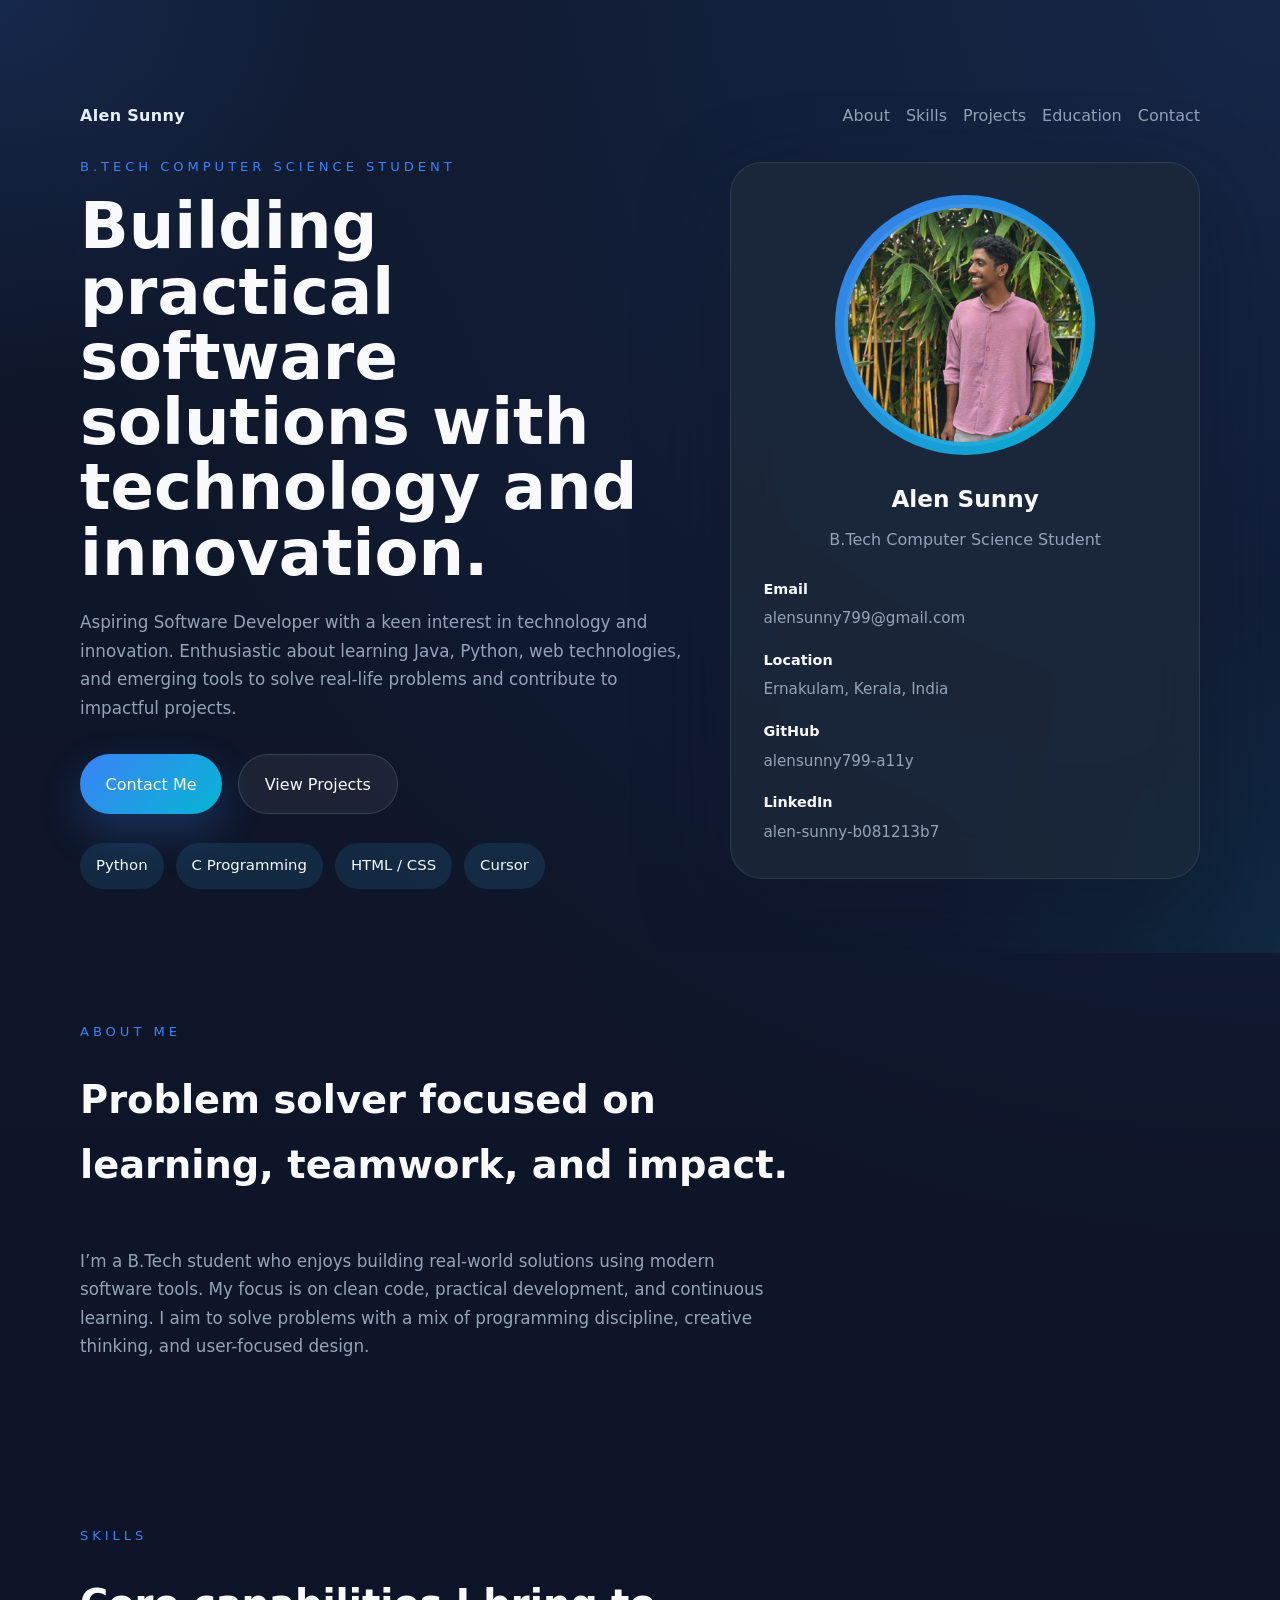
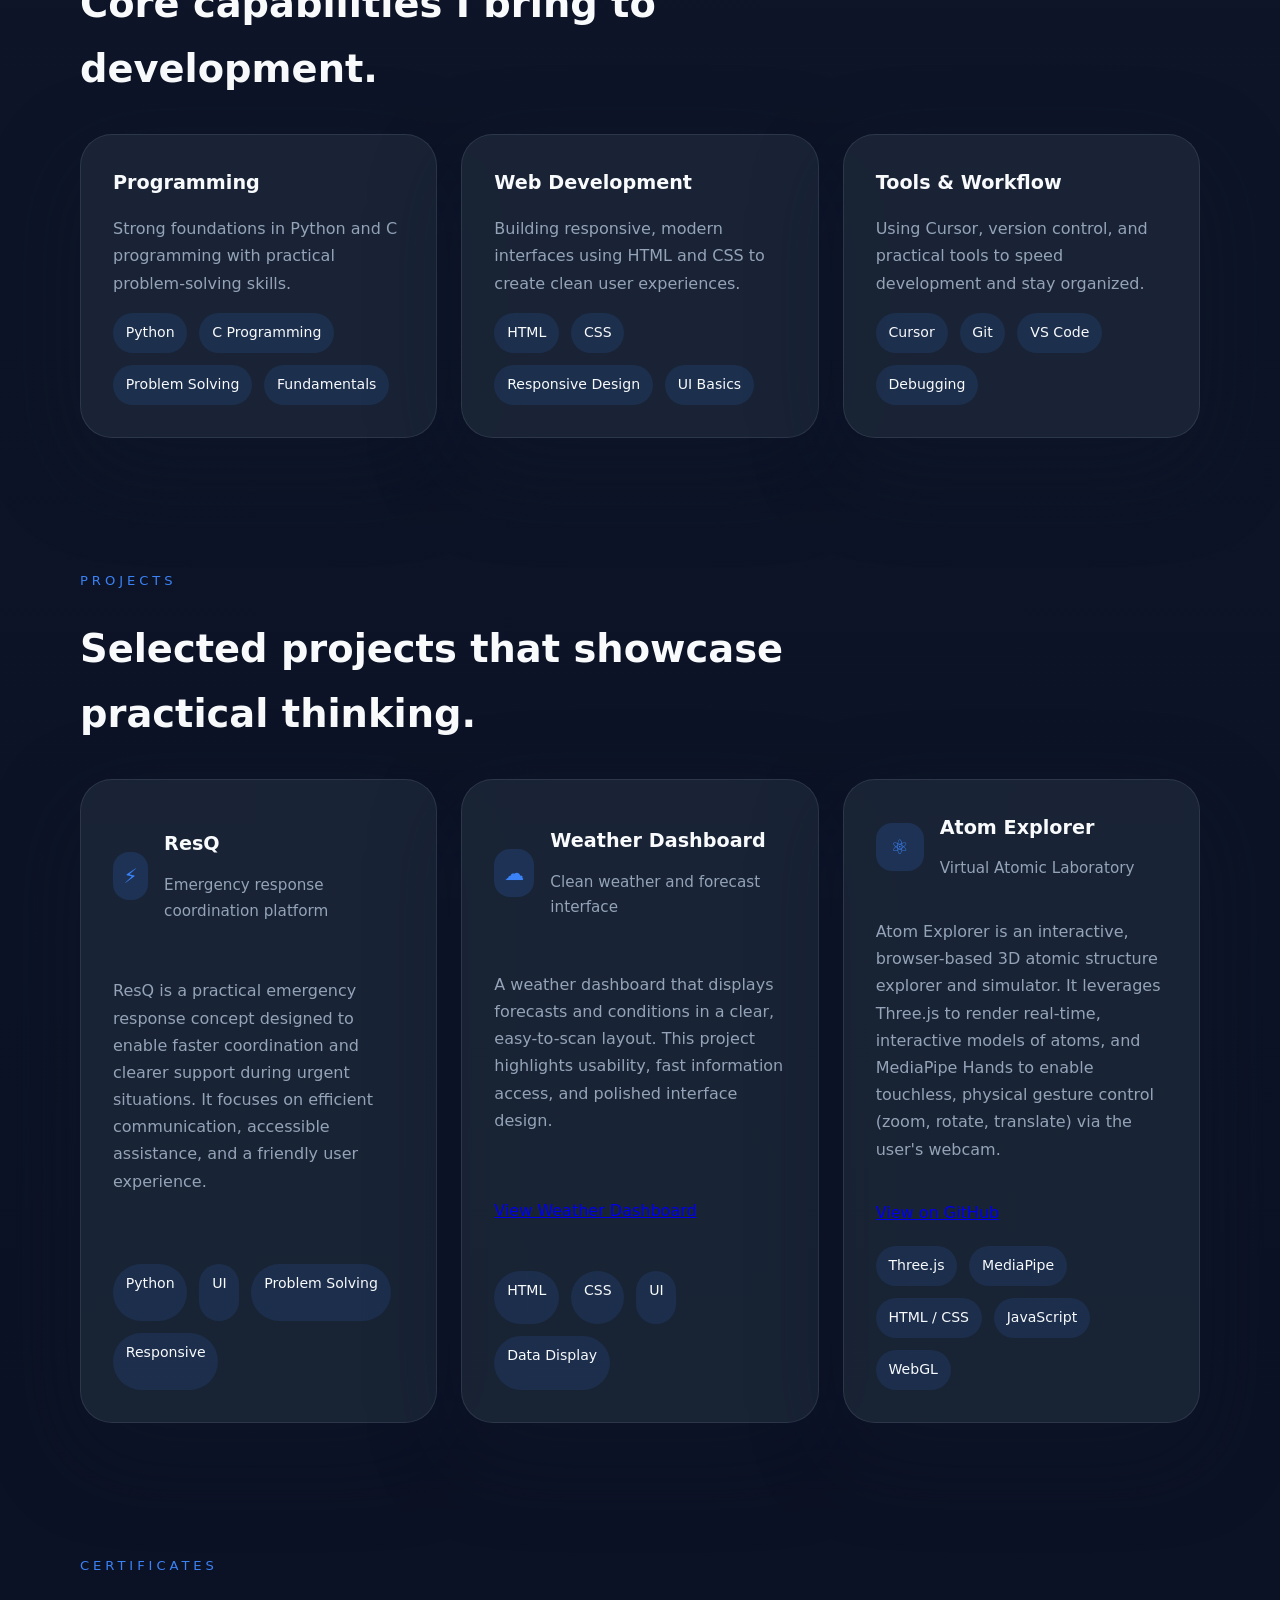
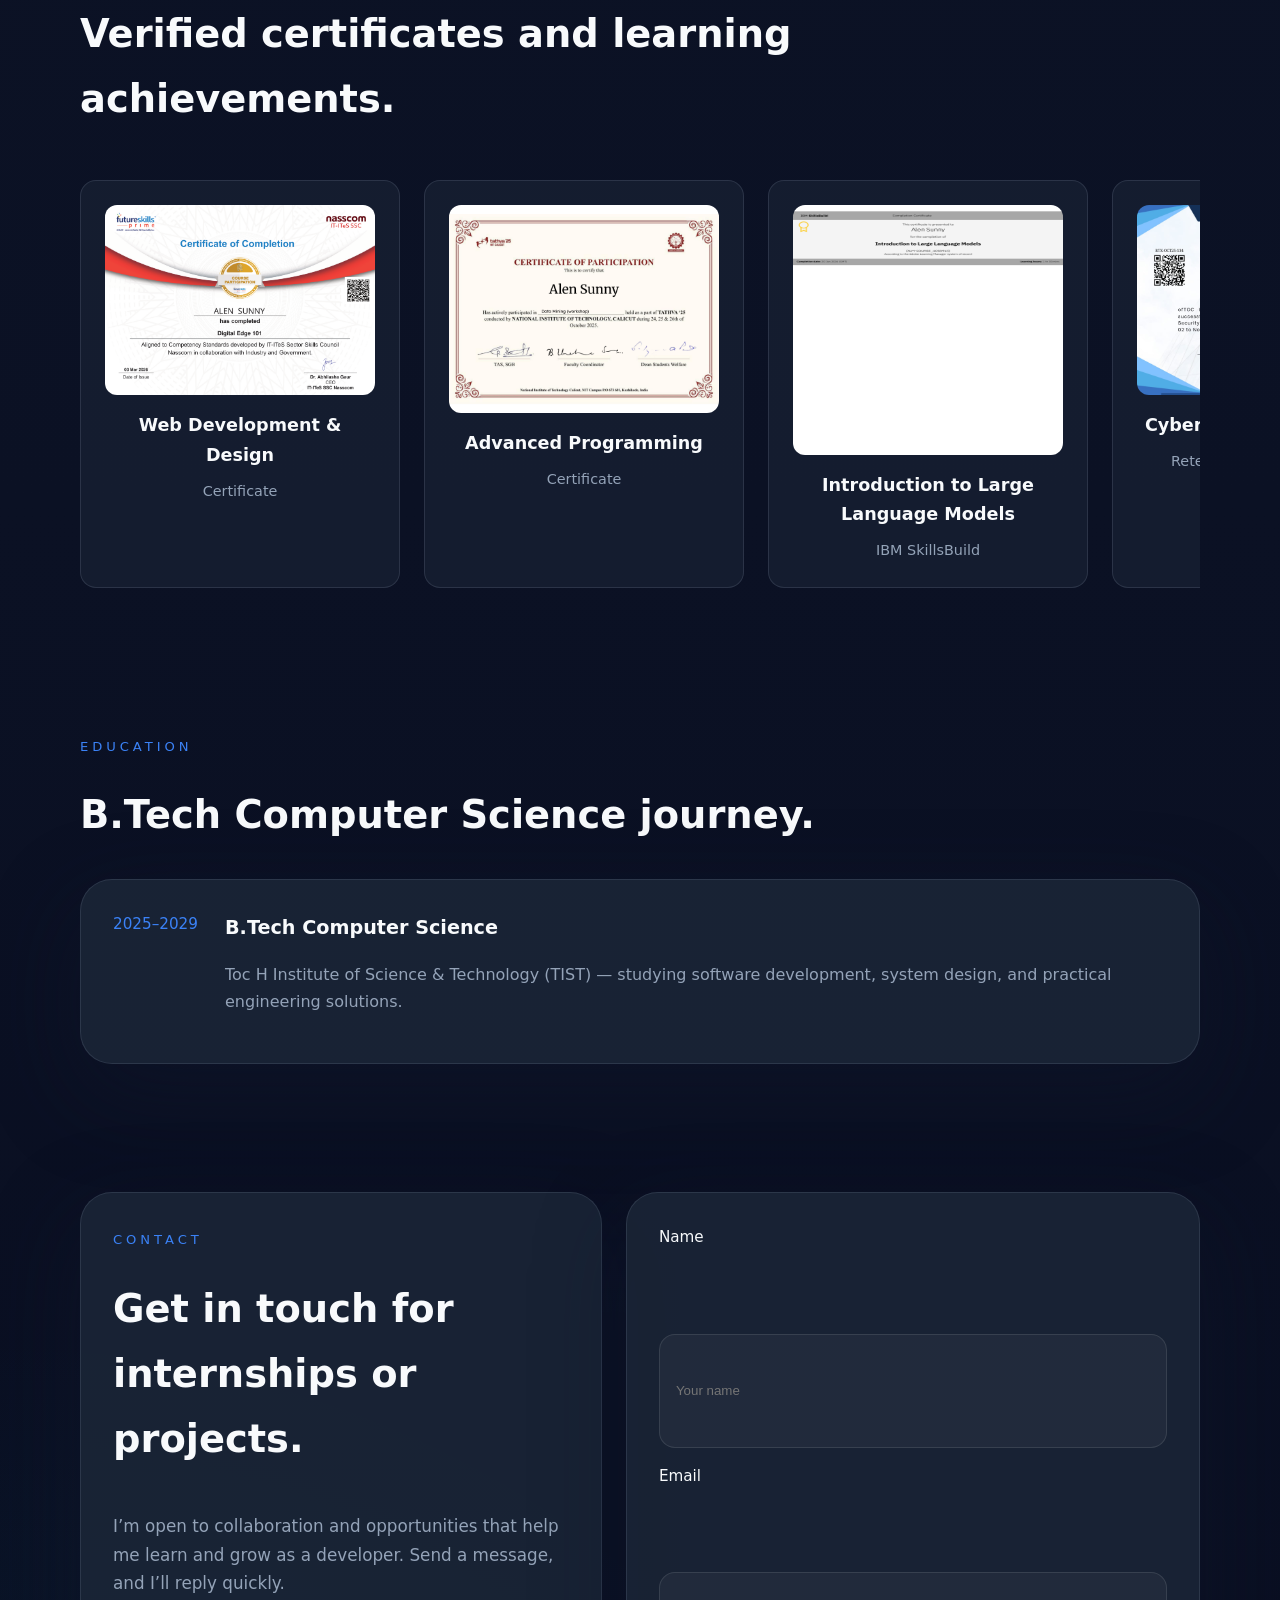
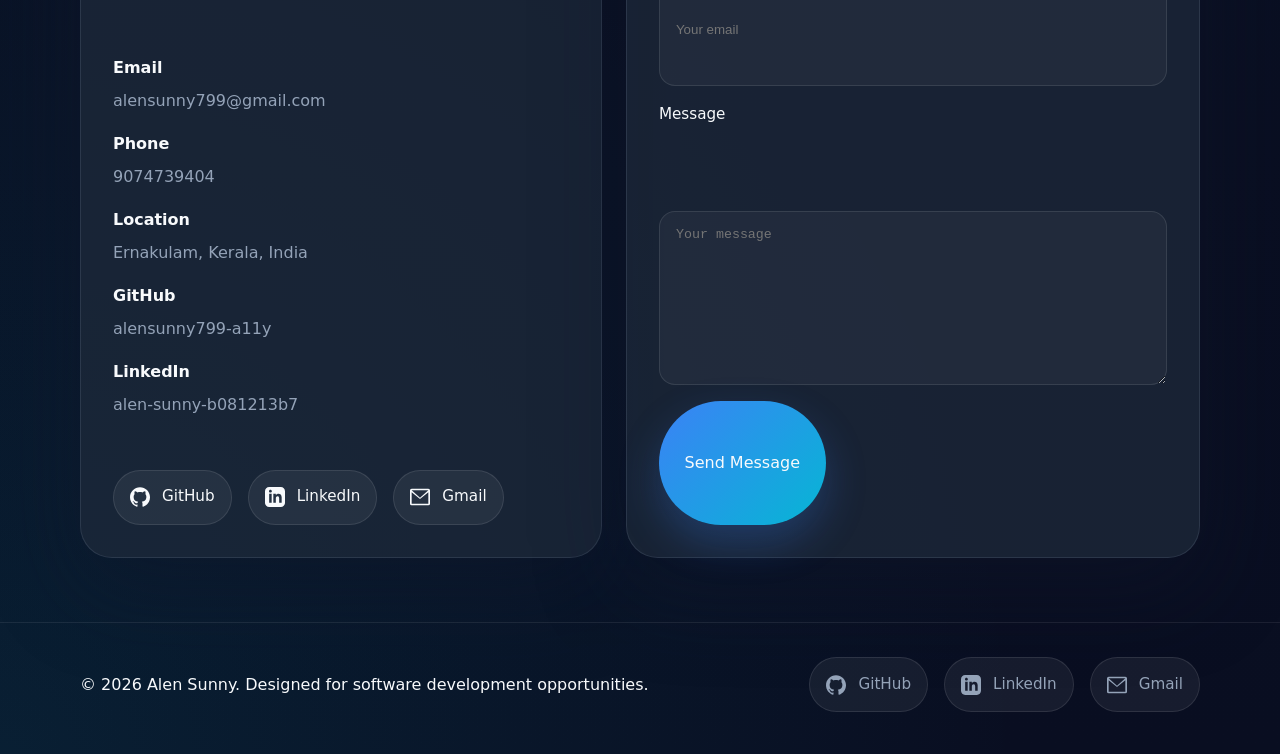
==== index.html @ 715592ca "Add GitHub link to Atom Explorer project card" ====
<!DOCTYPE html>
<html lang="en">
<head>
  <meta charset="UTF-8" />
  <meta name="viewport" content="width=device-width, initial-scale=1.0" />
  <meta name="description" content="Alen Sunny portfolio - B.Tech Computer Science student building real-world software solutions with Python, C, HTML/CSS, and AI tools." />
  <title>Alen Sunny | Professional Portfolio</title>
  <link rel="stylesheet" href="styles.css" />
</head>
<body>
  <header class="hero" id="top">
    <div class="container topbar">
      <a class="brand" href="#top">Alen Sunny</a>
      <nav class="nav-links" aria-label="Primary navigation">
        <a href="#about">About</a>
        <a href="#skills">Skills</a>
        <a href="#projects">Projects</a>
        <a href="#education">Education</a>
        <a href="#contact">Contact</a>
      </nav>
    </div>

    <div class="container hero-inner">
      <div class="hero-copy fade-up">
        <p class="eyebrow">B.Tech Computer Science Student</p>
        <h1>Building practical software solutions with technology and innovation.</h1>
        <p class="intro">
          Aspiring Software Developer with a keen interest in technology and innovation. Enthusiastic about learning Java, Python, web technologies, and emerging tools to solve real-life problems and contribute to impactful projects.
        </p>
        <div class="hero-actions">
          <a class="button primary" href="#contact">Contact Me</a>
          <a class="button secondary" href="#projects">View Projects</a>
        </div>
        <div class="highlights">
          <span>Python</span>
          <span>C Programming</span>
          <span>HTML / CSS</span>
          <span>Cursor</span>
        </div>
      </div>

      <aside class="profile-card glass-panel fade-up delay-1">
        <div class="profile-frame">
          <img src="profile.jpg" alt="Alen Sunny" />
        </div>
        <div class="profile-details">
          <p class="profile-name">Alen Sunny</p>
          <p class="profile-role">B.Tech Computer Science Student</p>
        </div>
        <div class="profile-meta">
          <div>
            <strong>Email</strong>
            <span>alensunny799@gmail.com</span>
          </div>
          <div>
            <strong>Location</strong>
            <span>Ernakulam, Kerala, India</span>
          </div>
          <div>
            <strong>GitHub</strong>
            <a href="https://github.com/alensunny799-a11y" target="_blank" rel="noreferrer">alensunny799-a11y</a>
          </div>
          <div>
            <strong>LinkedIn</strong>
            <a href="https://www.linkedin.com/in/alen-sunny-b081213b7" target="_blank" rel="noreferrer">alen-sunny-b081213b7</a>
          </div>
        </div>
      </aside>
    </div>
  </header>

  <main>
    <section id="about" class="section about-section fade-up delay-1">
      <div class="container section-inner">
        <div class="section-header">
          <p class="eyebrow">About Me</p>
          <h2>Problem solver focused on learning, teamwork, and impact.</h2>
        </div>
        <p class="section-copy">
          I’m a B.Tech student who enjoys building real-world solutions using modern software tools. My focus is on clean code, practical development, and continuous learning. I aim to solve problems with a mix of programming discipline, creative thinking, and user-focused design.
        </p>
      </div>
    </section>

    <section id="skills" class="section fade-up delay-2">
      <div class="container section-inner">
        <div class="section-header">
          <p class="eyebrow">Skills</p>
          <h2>Core capabilities I bring to development.</h2>
        </div>
        <div class="skill-grid">
          <article class="skill-card glass-panel">
            <h3>Programming</h3>
            <p>Strong foundations in Python and C programming with practical problem-solving skills.</p>
            <div class="skill-tags">
              <span>Python</span>
              <span>C Programming</span>
              <span>Problem Solving</span>
              <span>Fundamentals</span>
            </div>
          </article>
          <article class="skill-card glass-panel">
            <h3>Web Development</h3>
            <p>Building responsive, modern interfaces using HTML and CSS to create clean user experiences.</p>
            <div class="skill-tags">
              <span>HTML</span>
              <span>CSS</span>
              <span>Responsive Design</span>
              <span>UI Basics</span>
            </div>
          </article>
          <article class="skill-card glass-panel">
            <h3>Tools & Workflow</h3>
            <p>Using Cursor, version control, and practical tools to speed development and stay organized.</p>
            <div class="skill-tags">
              <span>Cursor</span>
              <span>Git</span>
              <span>VS Code</span>
              <span>Debugging</span>
            </div>
          </article>
        </div>
      </div>
    </section>

    <section id="projects" class="section projects-section fade-up delay-3">
      <div class="container section-inner">
        <div class="section-header">
          <p class="eyebrow">Projects</p>
          <h2>Selected projects that showcase practical thinking.</h2>
        </div>
        <div class="project-grid">
          <article class="project-card glass-panel">
            <div class="project-header">
              <div class="project-icon">⚡</div>
              <div>
                <h3>ResQ</h3>
                <p class="project-meta">Emergency response coordination platform</p>
              </div>
            </div>
            <p>
              ResQ is a practical emergency response concept designed to enable faster coordination and clearer support during urgent situations. It focuses on efficient communication, accessible assistance, and a friendly user experience.
            </p>
            <div class="project-tags">
              <span>Python</span>
              <span>UI</span>
              <span>Problem Solving</span>
              <span>Responsive</span>
            </div>
          </article>

          <article class="project-card glass-panel">
            <div class="project-header">
              <div class="project-icon">☁️</div>
              <div>
                <h3>Weather Dashboard</h3>
                <p class="project-meta">Clean weather and forecast interface</p>
              </div>
            </div>
            <p>
              A weather dashboard that displays forecasts and conditions in a clear, easy-to-scan layout. This project highlights usability, fast information access, and polished interface design.
            </p>
            <a class="project-link" href="https://weather-dashboard-jgl5.onrender.com/" target="_blank" rel="noreferrer">View Weather Dashboard</a>
            <div class="project-tags">
              <span>HTML</span>
              <span>CSS</span>
              <span>UI</span>
              <span>Data Display</span>
            </div>
          </article>

          <article class="project-card glass-panel">
            <div class="project-header">
              <div class="project-icon">⚛</div>
              <div>
                <h3>Atom Explorer</h3>
                <p class="project-meta">Virtual Atomic Laboratory</p>
              </div>
            </div>
            <p>
              Atom Explorer is an interactive, browser-based 3D atomic structure explorer and simulator. It leverages Three.js to render real-time, interactive models of atoms, and MediaPipe Hands to enable touchless, physical gesture control (zoom, rotate, translate) via the user's webcam.
            </p>
            <a class="project-link" href="https://github.com/severus-13/atom-explorer" target="_blank" rel="noreferrer">View on GitHub</a>
            <div class="project-tags">
              <span>Three.js</span>
              <span>MediaPipe</span>
              <span>HTML / CSS</span>
              <span>JavaScript</span>
              <span>WebGL</span>
            </div>
          </article>
        </div>
      </div>
    </section>

    <section id="certificates" class="section certificates-section fade-up delay-2">
      <div class="container section-inner">
        <div class="section-header">
          <p class="eyebrow">Certificates</p>
          <h2>Verified certificates and learning achievements.</h2>
        </div>
        <div class="certificate-carousel">
          <article class="cert-card">
            <img src="Certificate_page_1.png" alt="Web Development & Design" class="cert-image" onclick="window.open(this.src, '_blank')" style="cursor: pointer;" />
            <h3>Web Development & Design</h3>
            <p>Certificate</p>
          </article>
          <article class="cert-card">
            <img src="T-CERT-A1760B10_page_1.png" alt="Advanced Programming" class="cert-image" onclick="window.open(this.src, '_blank')" style="cursor: pointer;" />
            <h3>Advanced Programming</h3>
            <p>Certificate</p>
          </article>
          <article class="cert-card">
            <img src="IBM_LLM_Certificate_page_1.png" alt="Introduction to Large Language Models" class="cert-image" onclick="window.open(this.src, '_blank')" style="cursor: pointer;" />
            <h3>Introduction to Large Language Models</h3>
            <p>IBM SkillsBuild</p>
          </article>
          <article class="cert-card">
            <img src="WhatsApp Image 2026-06-11 at 12.05.39 PM.jpeg" alt="Cyber Security Internship" class="cert-image" onclick="window.open(this.src, '_blank')" style="cursor: pointer;" />
            <h3>Cyber Security Internship</h3>
            <p>Retechnox Technologies LLP</p>
          </article>
          <article class="cert-card">
            <img src="MathWorks_MATLAB_Certificate_page_1.png" alt="MATLAB Onramp" class="cert-image" onclick="window.open(this.src, '_blank')" style="cursor: pointer;" />
            <h3>MATLAB Onramp</h3>
            <p>MathWorks</p>
          </article>
        </div>
      </div>
    </section>

    <section id="education" class="section education-section fade-up delay-2">
      <div class="container section-inner">
        <div class="section-header">
          <p class="eyebrow">Education</p>
          <h2>B.Tech Computer Science journey.</h2>
        </div>
        <div class="timeline-card glass-panel">
          <div class="timeline-item">
            <span class="timeline-year">2025–2029</span>
            <div>
              <h3>B.Tech Computer Science</h3>
              <p>Toc H Institute of Science & Technology (TIST) — studying software development, system design, and practical engineering solutions.</p>
            </div>
          </div>
        </div>
      </div>
    </section>

    <section id="contact" class="section contact-section fade-up delay-3">
      <div class="container section-inner contact-inner">
        <div class="contact-info-panel glass-panel">
          <div class="section-header">
            <p class="eyebrow">Contact</p>
            <h2>Get in touch for internships or projects.</h2>
          </div>
          <p class="section-copy">
            I’m open to collaboration and opportunities that help me learn and grow as a developer. Send a message, and I’ll reply quickly.
          </p>
          <div class="contact-details">
            <div>
              <strong>Email</strong>
              <span>alensunny799@gmail.com</span>
            </div>
            <div>
              <strong>Phone</strong>
              <span>9074739404</span>
            </div>
            <div>
              <strong>Location</strong>
              <span>Ernakulam, Kerala, India</span>
            </div>
            <div>
              <strong>GitHub</strong>
              <a href="https://github.com/alensunny799-a11y" target="_blank" rel="noreferrer">alensunny799-a11y</a>
            </div>
            <div>
              <strong>LinkedIn</strong>
              <a href="https://www.linkedin.com/in/alen-sunny-b081213b7" target="_blank" rel="noreferrer">alen-sunny-b081213b7</a>
            </div>
          </div>
          <div class="social-icon-row">
            <a class="icon-link" href="https://github.com/alensunny799-a11y" target="_blank" rel="noreferrer" aria-label="Visit my GitHub profile">
              <svg width="20" height="20" viewBox="0 0 24 24" fill="currentColor" aria-hidden="true">
                <path d="M12 0.297c-6.63 0-12 5.373-12 12 0 5.303 3.438 9.8 8.205 11.387.6.113.82-.258.82-.577 0-.285-.01-1.04-.015-2.04-3.338.724-4.042-1.61-4.042-1.61-.546-1.387-1.333-1.756-1.333-1.756-1.089-.744.084-.729.084-.729 1.205.084 1.84 1.236 1.84 1.236 1.07 1.834 2.809 1.304 3.495.997.108-.775.418-1.305.76-1.605-2.665-.304-5.466-1.332-5.466-5.932 0-1.31.468-2.381 1.235-3.221-.124-.303-.535-1.524.117-3.176 0 0 1.008-.322 3.3 1.23.958-.266 1.983-.399 3.003-.404 1.02.005 2.045.138 3.003.404 2.29-1.552 3.297-1.23 3.297-1.23.653 1.653.242 2.874.118 3.176.77.84 1.233 1.911 1.233 3.221 0 4.61-2.804 5.625-5.476 5.921.43.372.814 1.102.814 2.222 0 1.606-.014 2.898-.014 3.293 0 .32.218.694.825.576 4.765-1.589 8.2-6.084 8.2-11.386 0-6.627-5.373-12-12-12z" />
              </svg>
              <span>GitHub</span>
            </a>
            <a class="icon-link" href="https://www.linkedin.com/in/alen-sunny-b081213b7" target="_blank" rel="noreferrer" aria-label="Visit my LinkedIn profile">
              <svg width="20" height="20" viewBox="0 0 24 24" fill="currentColor" aria-hidden="true">
                <path d="M19 0h-14c-2.761 0-5 2.239-5 5v14c0 2.761 2.239 5 5 5h14c2.762 0 5-2.239 5-5v-14c0-2.761-2.238-5-5-5zm-11 19h-3v-11h3v11zm-1.5-12.268c-.966 0-1.75-.79-1.75-1.764s.784-1.764 1.75-1.764 1.75.79 1.75 1.764-.783 1.764-1.75 1.764zm13.5 12.268h-3v-5.604c0-3.368-4-3.113-4 0v5.604h-3v-11h3v1.765c1.396-2.586 7-2.777 7 2.476v6.759z" />
              </svg>
              <span>LinkedIn</span>
            </a>
            <a class="icon-link" href="mailto:alensunny799@gmail.com" aria-label="Send an email to Alen Sunny">
              <svg width="20" height="20" viewBox="0 0 24 24" fill="currentColor" aria-hidden="true">
                <path d="M0 4a2 2 0 0 1 2-2h20a2 2 0 0 1 2 2v16a2 2 0 0 1-2 2H2a2 2 0 0 1-2-2V4zm22 0H2v.01L12 13 22 4.01V4zM2 20h20V6.236l-10 8.195-10-8.195V20z" />
              </svg>
              <span>Gmail</span>
            </a>
          </div>
        </div>

        <form class="contact-form glass-panel" action="mailto:alensunny799@gmail.com" method="post" enctype="text/plain">
          <label for="name">Name</label>
          <input id="name" name="name" type="text" placeholder="Your name" required />
          <label for="email">Email</label>
          <input id="email" name="email" type="email" placeholder="Your email" required />
          <label for="message">Message</label>
          <textarea id="message" name="message" rows="5" placeholder="Your message"></textarea>
          <button class="button primary" type="submit">Send Message</button>
        </form>
      </div>
    </section>
  </main>

  <footer class="footer fade-up delay-1">
    <div class="container footer-inner">
      <p>© 2026 Alen Sunny. Designed for software development opportunities.</p>
      <div class="social-links">
        <a class="icon-link" href="https://github.com/alensunny799-a11y" target="_blank" rel="noreferrer" aria-label="Visit my GitHub profile">
          <svg width="20" height="20" viewBox="0 0 24 24" fill="currentColor" aria-hidden="true">
            <path d="M12 0.297c-6.63 0-12 5.373-12 12 0 5.303 3.438 9.8 8.205 11.387.6.113.82-.258.82-.577 0-.285-.01-1.04-.015-2.04-3.338.724-4.042-1.61-4.042-1.61-.546-1.387-1.333-1.756-1.333-1.756-1.089-.744.084-.729.084-.729 1.205.084 1.84 1.236 1.84 1.236 1.07 1.834 2.809 1.304 3.495.997.108-.775.418-1.305.76-1.605-2.665-.304-5.466-1.332-5.466-5.932 0-1.31.468-2.381 1.235-3.221-.124-.303-.535-1.524.117-3.176 0 0 1.008-.322 3.3 1.23.958-.266 1.983-.399 3.003-.404 1.02.005 2.045.138 3.003.404 2.29-1.552 3.297-1.23 3.297-1.23.653 1.653.242 2.874.118 3.176.77.84 1.233 1.911 1.233 3.221 0 4.61-2.804 5.625-5.476 5.921.43.372.814 1.102.814 2.222 0 1.606-.014 2.898-.014 3.293 0 .32.218.694.825.576 4.765-1.589 8.2-6.084 8.2-11.386 0-6.627-5.373-12-12-12z" />
          </svg>
          <span>GitHub</span>
        </a>
        <a class="icon-link" href="https://www.linkedin.com/in/alen-sunny-b081213b7" target="_blank" rel="noreferrer" aria-label="Visit my LinkedIn profile">
          <svg width="20" height="20" viewBox="0 0 24 24" fill="currentColor" aria-hidden="true">
            <path d="M19 0h-14c-2.761 0-5 2.239-5 5v14c0 2.761 2.239 5 5 5h14c2.762 0 5-2.239 5-5v-14c0-2.761-2.238-5-5-5zm-11 19h-3v-11h3v11zm-1.5-12.268c-.966 0-1.75-.79-1.75-1.764s.784-1.764 1.75-1.764 1.75.79 1.75 1.764-.783 1.764-1.75 1.764zm13.5 12.268h-3v-5.604c0-3.368-4-3.113-4 0v5.604h-3v-11h3v1.765c1.396-2.586 7-2.777 7 2.476v6.759z" />
          </svg>
          <span>LinkedIn</span>
        </a>
        <a class="icon-link" href="mailto:alensunny799@gmail.com" aria-label="Send an email to Alen Sunny">
          <svg width="20" height="20" viewBox="0 0 24 24" fill="currentColor" aria-hidden="true">
            <path d="M0 4a2 2 0 0 1 2-2h20a2 2 0 0 1 2 2v16a2 2 0 0 1-2 2H2a2 2 0 0 1-2-2V4zm22 0H2v.01L12 13 22 4.01V4zM2 20h20V6.236l-10 8.195-10-8.195V20z" />
          </svg>
          <span>Gmail</span>
        </a>
      </div>
    </div>
  </footer>
</body>
</html>
---- styles.css ----
:root {
  --bg: #0F172A;
  --surface: rgba(30, 41, 59, 0.88);
  --surface-strong: rgba(30, 41, 59, 0.96);
  --surface-soft: rgba(30, 41, 59, 0.72);
  --text: #F8FAFC;
  --muted: #94A3B8;
  --accent: #3B82F6;
  --accent-strong: #06B6D4;
  --accent-soft: rgba(59, 130, 246, 0.18);
  --border: rgba(148, 163, 184, 0.18);
  --shadow: 0 30px 90px rgba(15, 23, 42, 0.45);
}

* {
  box-sizing: border-box;
}

html {
  scroll-behavior: smooth;
}

body {
  margin: 0;
  min-height: 100vh;
  font-family: Inter, system-ui, -apple-system, BlinkMacSystemFont, 'Segoe UI', sans-serif;
  color: var(--text);
  background: radial-gradient(circle at top right, rgba(59, 130, 246, 0.14), transparent 22%),
    radial-gradient(circle at bottom left, rgba(6, 182, 212, 0.1), transparent 18%),
    linear-gradient(180deg, #0F172A 0%, #090E21 100%);
  line-height: 1.7;
}

img {
  max-width: 100%;
  display: block;
}

button,
a {
  font: inherit;
}

.container {
  width: min(1120px, calc(100% - 2rem));
  margin: 0 auto;
}

.topbar {
  display: flex;
  justify-content: space-between;
  align-items: center;
  padding: 1.4rem 0;
}

.brand {
  color: var(--text);
  font-weight: 700;
  letter-spacing: 0.02em;
  text-decoration: none;
}

.nav-links {
  display: flex;
  flex-wrap: wrap;
  gap: 1rem;
}

.nav-links a {
  color: var(--muted);
  text-decoration: none;
  transition: color 0.2s ease;
}

.nav-links a:hover,
.nav-links a:focus-visible {
  color: var(--accent);
}

.hero {
  padding: 5rem 0 4rem;
  position: relative;
  overflow: hidden;
}

.hero::before {
  content: '';
  position: absolute;
  inset: 0;
  background: radial-gradient(circle at top left, rgba(59, 130, 246, 0.16), transparent 24%),
    radial-gradient(circle at bottom right, rgba(6, 182, 212, 0.1), transparent 22%);
  pointer-events: none;
}

.hero-inner {
  display: grid;
  grid-template-columns: minmax(0, 1.3fr) minmax(280px, 1fr);
  gap: 2.5rem;
  align-items: center;
  position: relative;
  z-index: 1;
}

.hero-copy {
  max-width: 720px;
}

.eyebrow {
  margin: 0 0 1rem;
  display: inline-flex;
  align-items: center;
  color: var(--accent);
  letter-spacing: 0.3em;
  text-transform: uppercase;
  font-size: 0.82rem;
}

h1 {
  margin: 0 0 1.4rem;
  font-size: clamp(2.8rem, 5vw, 4.5rem);
  line-height: 1.02;
}

.intro,
.section-copy {
  color: var(--muted);
  max-width: 44rem;
  margin-bottom: 2rem;
  font-size: 1.05rem;
}

.hero-actions {
  display: flex;
  flex-wrap: wrap;
  gap: 1rem;
  margin-bottom: 1.8rem;
}

.highlights {
  display: flex;
  flex-wrap: wrap;
  gap: 0.75rem;
}

.highlights span {
  background: rgba(56, 189, 248, 0.12);
  color: var(--text);
  padding: 0.65rem 1rem;
  border-radius: 999px;
  font-size: 0.93rem;
}

.button {
  display: inline-flex;
  align-items: center;
  justify-content: center;
  gap: 0.5rem;
  padding: 0.95rem 1.6rem;
  border-radius: 999px;
  text-decoration: none;
  cursor: pointer;
  transition: transform 0.2s ease, background 0.2s ease, box-shadow 0.2s ease;
}

.button.primary {
  background: linear-gradient(135deg, #3B82F6, #06B6D4);
  color: #F8FAFC;
  box-shadow: 0 18px 40px rgba(59, 130, 246, 0.25);
}

.button.secondary {
  background: rgba(248, 250, 252, 0.06);
  color: var(--text);
  border: 1px solid rgba(148, 163, 184, 0.22);
}

.button:hover,
.button:focus-visible {
  transform: translateY(-1px);
}

.button.primary:hover {
  background: linear-gradient(135deg, #06B6D4, #3B82F6);
}

.section {
  padding: 4rem 0;
}

.section-inner {
  display: grid;
  gap: 2rem;
}

.section-header {
  max-width: 760px;
}

.section-header h2 {
  margin: 0.5rem 0 0;
  font-size: clamp(2rem, 3vw, 3rem);
}

.glass-panel {
  background: rgba(30, 41, 59, 0.76);
  border: 1px solid rgba(148, 163, 184, 0.16);
  border-radius: 2rem;
  box-shadow: var(--shadow);
  backdrop-filter: blur(22px);
}

.profile-card {
  padding: 2rem;
}

.profile-frame {
  width: min(260px, 100%);
  aspect-ratio: 1 / 1;
  margin: 0 auto 1.5rem;
  padding: 0.55rem;
  border-radius: 50%;
  background: linear-gradient(135deg, rgba(59, 130, 246, 0.95), rgba(6, 182, 212, 0.95));
}

.profile-frame img {
  width: 100%;
  height: 100%;
  object-fit: cover;
  border-radius: 50%;
  border: 4px solid rgba(255, 255, 255, 0.08);
}

.profile-details {
  text-align: center;
  margin-bottom: 1.5rem;
}

.profile-name {
  margin: 0 0 0.45rem;
  font-size: 1.45rem;
  font-weight: 700;
}

.profile-role {
  margin: 0;
  color: var(--muted);
}

.profile-meta {
  display: grid;
  gap: 1rem;
}

.profile-meta div {
  display: flex;
  flex-direction: column;
  gap: 0.3rem;
}

.profile-meta strong {
  font-size: 0.9rem;
  color: var(--text);
}

.profile-meta span,
.profile-meta a {
  color: var(--muted);
  font-size: 0.95rem;
  text-decoration: none;
}

.profile-meta a:hover,
.profile-meta a:focus-visible {
  color: var(--accent);
}

.skill-grid,
.project-grid,
.journey-grid,
.contact-inner {
  display: grid;
  gap: 1.5rem;
}

.skill-grid {
  grid-template-columns: repeat(auto-fit, minmax(220px, 1fr));
}

.skill-card,
.project-card,
.timeline-card,
.journey-card,
.contact-info-panel,
.contact-form {
  padding: 2rem;
}

.skill-card h3,
.project-card h3,
.timeline-card h3,
.journey-card h3 {
  margin: 0 0 0.75rem;
  font-size: 1.2rem;
}

.skill-card p,
.project-card p,
.timeline-card p,
.journey-card p,
.section-copy,
.profile-role {
  color: var(--muted);
}

.project-grid {
  grid-template-columns: repeat(auto-fit, minmax(280px, 1fr));
}

.project-card {
  display: grid;
  gap: 1.25rem;
}

.project-header {
  display: flex;
  align-items: center;
  gap: 1rem;
}

.project-icon {
  width: 3rem;
  height: 3rem;
  display: grid;
  place-items: center;
  border-radius: 1rem;
  background: rgba(59, 130, 246, 0.16);
  color: var(--accent);
  font-size: 1.25rem;
}

.project-meta {
  margin: 0.35rem 0 0;
  font-size: 0.95rem;
  color: var(--muted);
}

.project-tags,
.skill-tags {
  display: flex;
  flex-wrap: wrap;
  gap: 0.75rem;
}

.project-tags span,
.skill-tags span {
  background: rgba(59, 130, 246, 0.12);
  color: var(--text);
  padding: 0.5rem 0.8rem;
  border-radius: 999px;
  font-size: 0.88rem;
}

.timeline-card {
  display: grid;
}

.timeline-item {
  display: flex;
  gap: 1.5rem;
  align-items: flex-start;
}

.timeline-year {
  font-size: 0.95rem;
  color: var(--accent);
  min-width: 5.5rem;
}

.journey-grid {
  grid-template-columns: repeat(auto-fit, minmax(240px, 1fr));
}

.journey-card {
  min-height: 220px;
}

.contact-inner {
  grid-template-columns: minmax(280px, 1fr) minmax(320px, 1.1fr);
}

.contact-info-panel {
  display: grid;
  gap: 1.5rem;
}

.contact-details {
  display: grid;
  gap: 1rem;
}

.contact-details strong {
  display: block;
  color: var(--text);
  margin-bottom: 0.35rem;
}

.contact-details span,
.contact-details a {
  color: var(--muted);
  text-decoration: none;
}

.contact-details a:hover,
.contact-details a:focus-visible {
  color: var(--accent);
}

.contact-form {
  display: grid;
  gap: 1rem;
}

.contact-form label {
  color: var(--text);
  font-size: 0.95rem;
}

.contact-form input,
.contact-form textarea {
  width: 100%;
  border: 1px solid rgba(255, 255, 255, 0.1);
  border-radius: 1rem;
  background: rgba(255, 255, 255, 0.04);
  color: var(--text);
  padding: 0.95rem 1rem;
  outline: none;
  transition: border-color 0.2s ease, box-shadow 0.2s ease;
}

.contact-form input:focus,
.contact-form textarea:focus {
  border-color: rgba(6, 182, 212, 0.55);
  box-shadow: 0 0 0 4px rgba(6, 182, 212, 0.16);
}

.contact-form button {
  width: fit-content;
  border: none;
}

.footer {
  border-top: 1px solid rgba(255, 255, 255, 0.08);
  padding: 2rem 0 2.5rem;
}

.footer-inner {
  display: flex;
  justify-content: space-between;
  gap: 1rem;
  align-items: center;
}

.social-links {
  display: flex;
  gap: 1rem;
  flex-wrap: wrap;
}

.social-links a {
  color: var(--muted);
  text-decoration: none;
}

.social-links a:hover,
.social-links a:focus-visible {
  color: var(--accent);
}

.social-icon-row {
  display: flex;
  flex-wrap: wrap;
  gap: 1rem;
  margin-top: 1.75rem;
}

.icon-link {
  display: inline-flex;
  align-items: center;
  gap: 0.75rem;
  padding: 0.85rem 1rem;
  border-radius: 999px;
  background: rgba(255, 255, 255, 0.06);
  border: 1px solid rgba(255, 255, 255, 0.1);
  color: var(--text);
  text-decoration: none;
  transition: transform 0.2s ease, background 0.2s ease, border-color 0.2s ease, color 0.2s ease, box-shadow 0.2s ease;
}

.icon-link i {
  font-size: 1.1rem;
}

.icon-link span {
  font-size: 0.95rem;
}

.icon-link:hover,
.icon-link:focus-visible {
  transform: translateY(-2px) scale(1.02);
  background: rgba(6, 182, 212, 0.18);
  border-color: rgba(6, 182, 212, 0.5);
  color: var(--accent);
  box-shadow: 0 18px 32px rgba(6, 182, 212, 0.18);
}

.icon-link:focus-visible {
  outline: 2px solid rgba(56, 189, 248, 0.45);
  outline-offset: 2px;
}

.fade-up {
  opacity: 0;
  transform: translateY(18px);
  animation: fadeUp 0.9s ease forwards;
}

.delay-1 {
  animation-delay: 0.1s;
}

.delay-2 {
  animation-delay: 0.2s;
}

.delay-3 {
  animation-delay: 0.3s;
}

@keyframes fadeUp {
  to {
    opacity: 1;
    transform: translateY(0);
  }
}

@media (max-width: 1024px) {
  .hero-inner,
  .contact-inner,
  .skill-grid,
  .project-grid,
  .journey-grid {
    grid-template-columns: 1fr;
  }

  .footer-inner {
    flex-direction: column;
    align-items: flex-start;
  }
}

/* Certificate Carousel Styles */
.certificate-carousel {
  display: flex;
  gap: 1.5rem;
  overflow-x: auto;
  padding: 1rem 0;
  scroll-behavior: smooth;
  -webkit-overflow-scrolling: touch;
}

.certificate-carousel::-webkit-scrollbar {
  height: 8px;
}

.certificate-carousel::-webkit-scrollbar-track {
  background: rgba(59, 130, 246, 0.1);
  border-radius: 10px;
}

.certificate-carousel::-webkit-scrollbar-thumb {
  background: linear-gradient(135deg, #3B82F6, #06B6D4);
  border-radius: 10px;
}

.certificate-carousel::-webkit-scrollbar-thumb:hover {
  background: linear-gradient(135deg, #06B6D4, #3B82F6);
}

.cert-card {
  flex: 0 0 auto;
  width: 320px;
  background: rgba(30, 41, 59, 0.5);
  border: 1px solid rgba(148, 163, 184, 0.18);
  border-radius: 1rem;
  padding: 1.5rem;
  text-align: center;
  transition: transform 0.3s ease, border-color 0.3s ease, box-shadow 0.3s ease;
}

.cert-card:hover {
  transform: translateY(-8px);
  border-color: rgba(59, 130, 246, 0.5);
  box-shadow: 0 12px 32px rgba(59, 130, 246, 0.2);
}

.cert-card img {
  width: 100%;
  max-height: 250px;
  border-radius: 0.75rem;
  margin-bottom: 1rem;
  transition: transform 0.3s ease;
}

.cert-card img:hover {
  transform: scale(1.02);
}

.cert-card h3 {
  margin: 1rem 0 0.5rem;
  font-size: 1.1rem;
  color: var(--text);
}

.cert-card p {
  color: var(--muted);
  font-size: 0.9rem;
  margin: 0;
}

@media (max-width: 768px) {
  .cert-card {
    width: 280px;
    padding: 1rem;
  }

  .cert-card h3 {
    font-size: 0.95rem;
  }

  .cert-card img {
    max-height: 200px;
    margin-bottom: 0.75rem;
  }
}

@media (max-width: 720px) {
  .topbar {
    flex-direction: column;
    align-items: flex-start;
    gap: 1rem;
  }

  .hero {
    padding-top: 3rem;
  }

  .hero-copy {
    margin-bottom: 2rem;
  }

  .contact-form,
  .profile-card,
  .contact-info-panel {
    padding: 1.5rem;
  }

  .project-card,
  .skill-card,
  .journey-card,
  .timeline-card {
    padding: 1.5rem;
  }
}
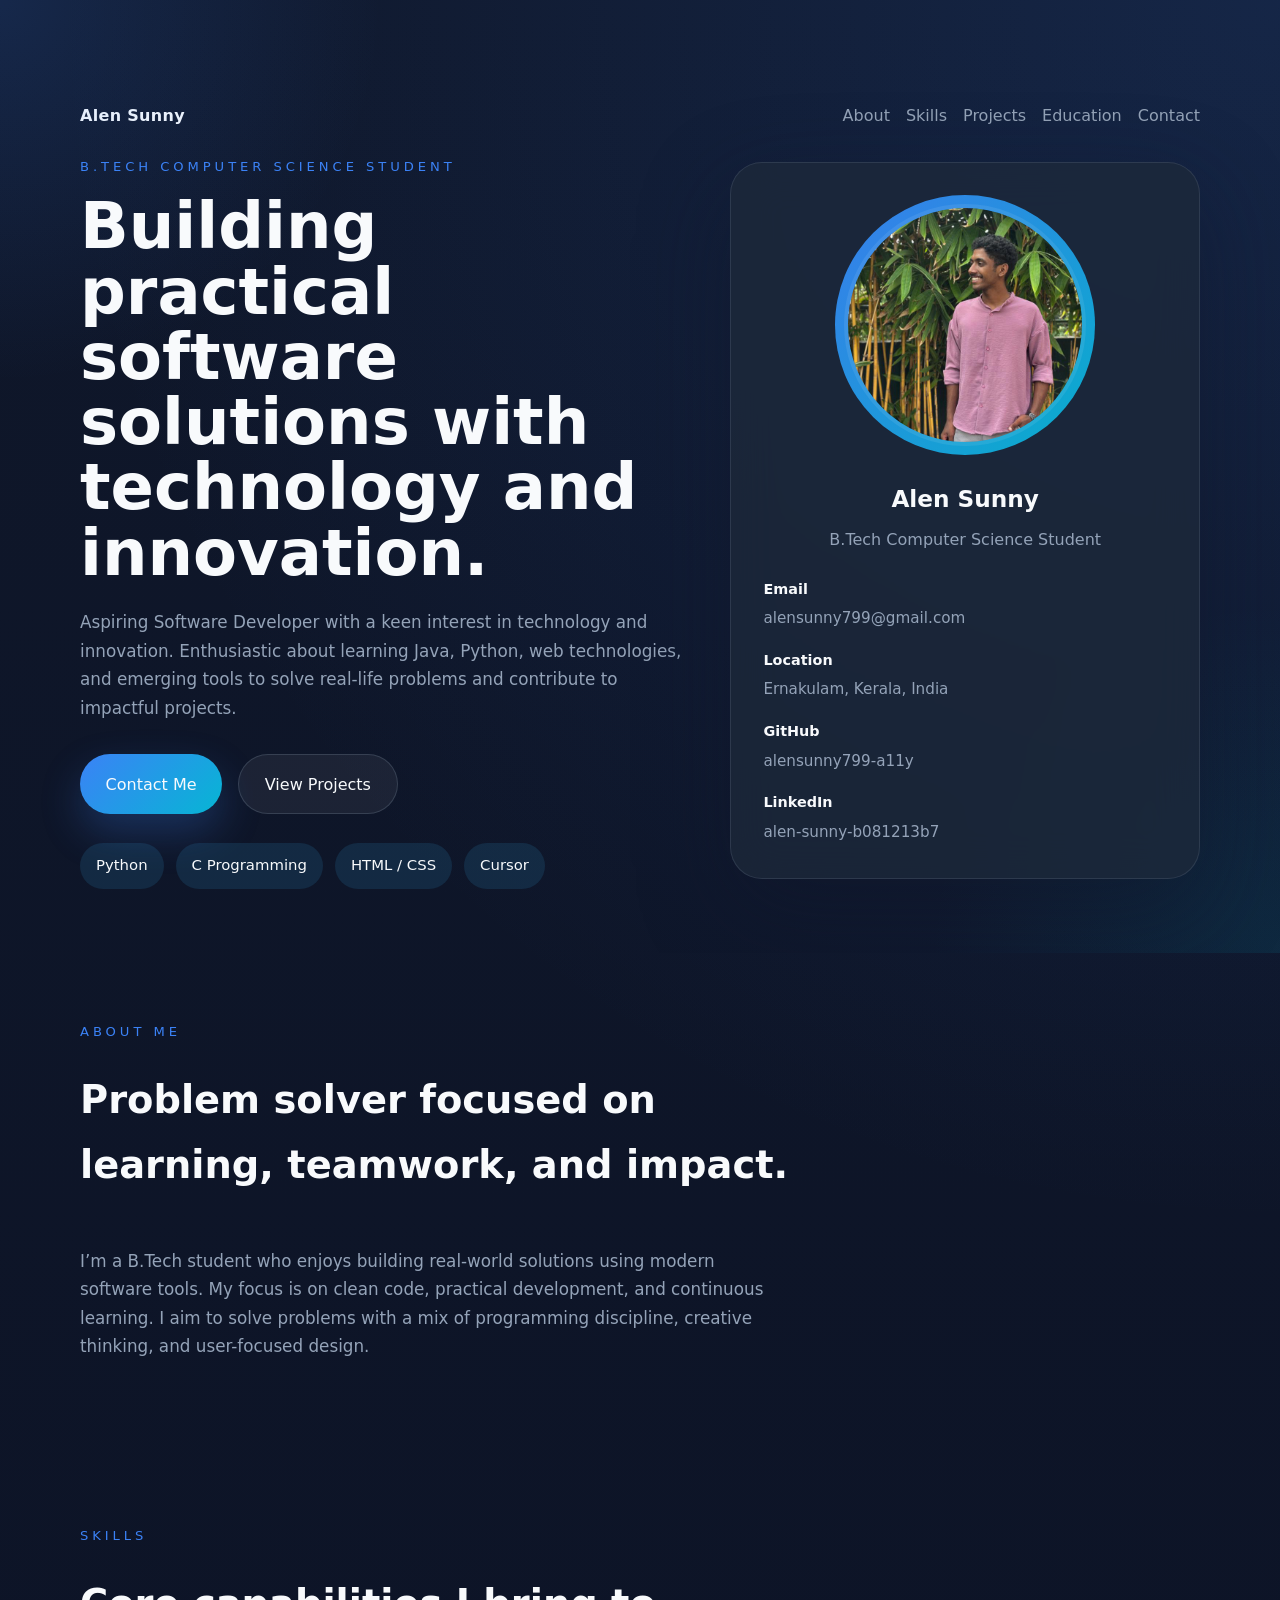
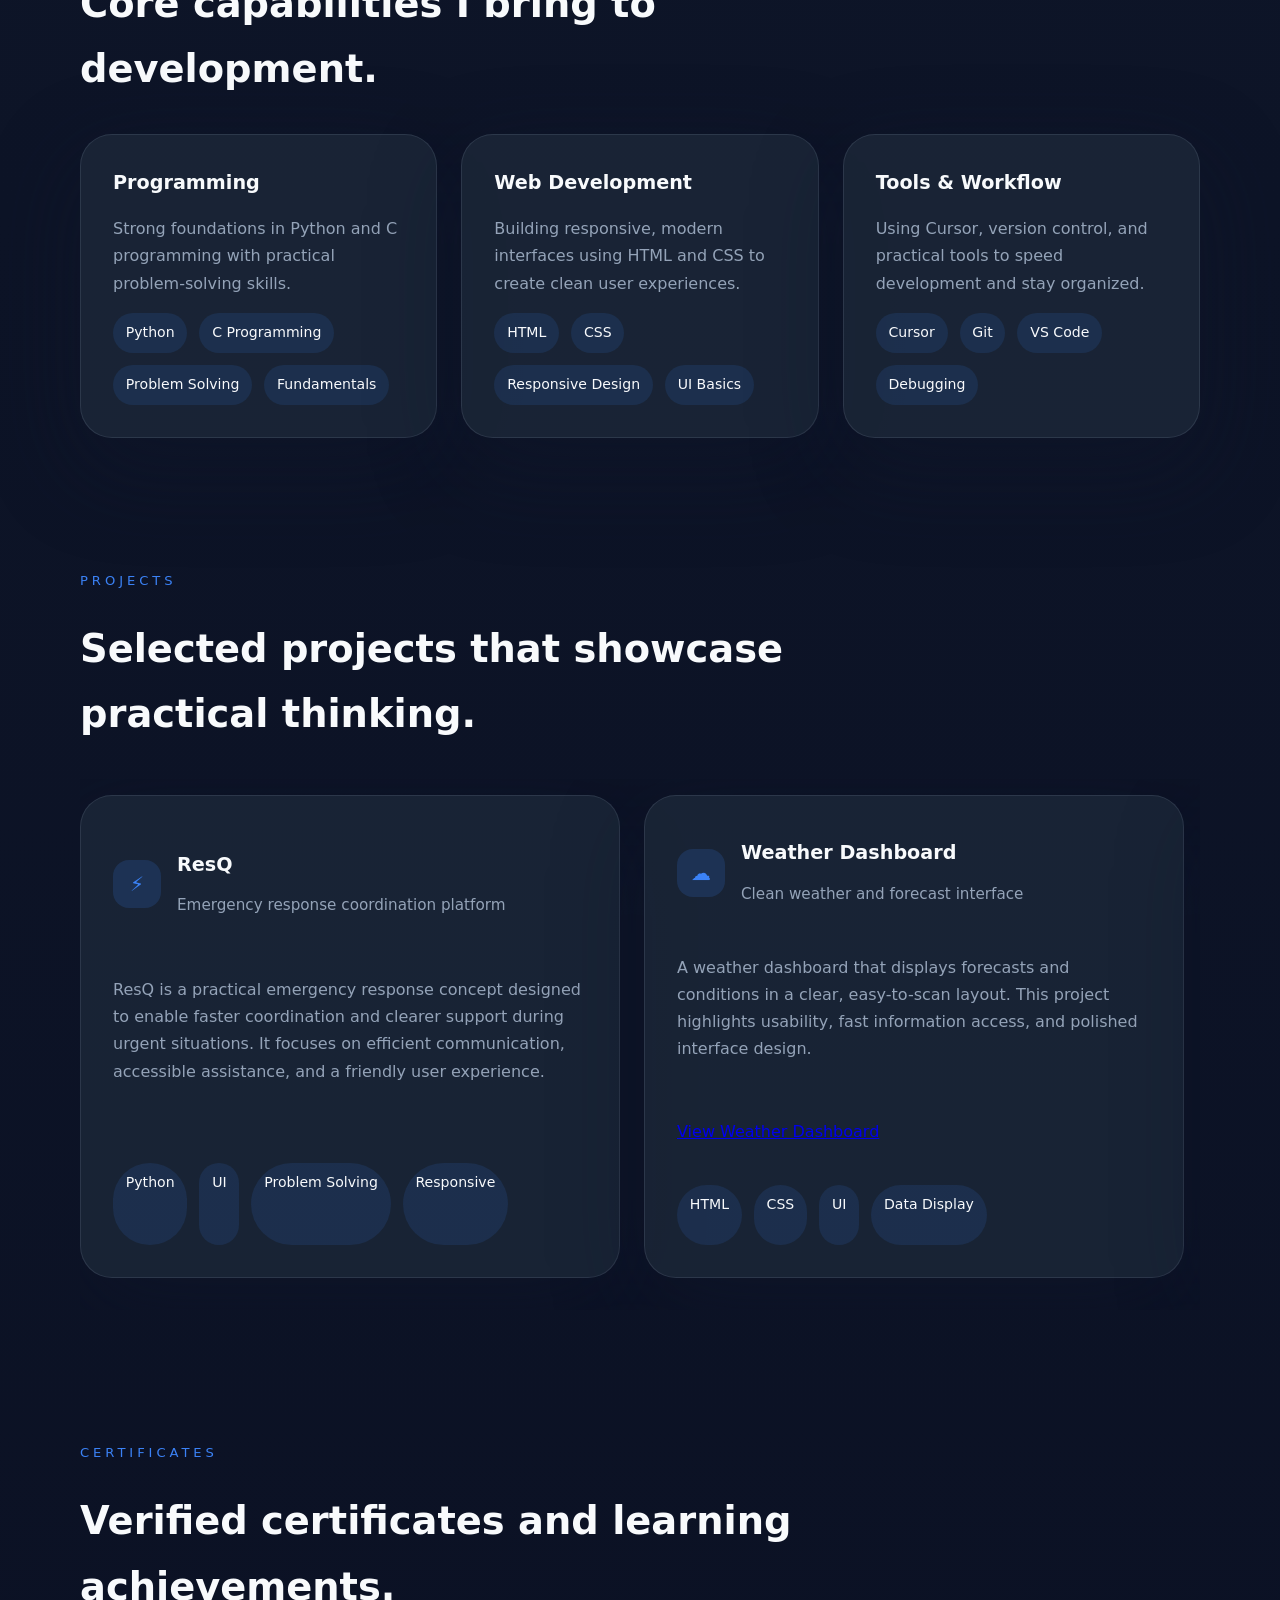
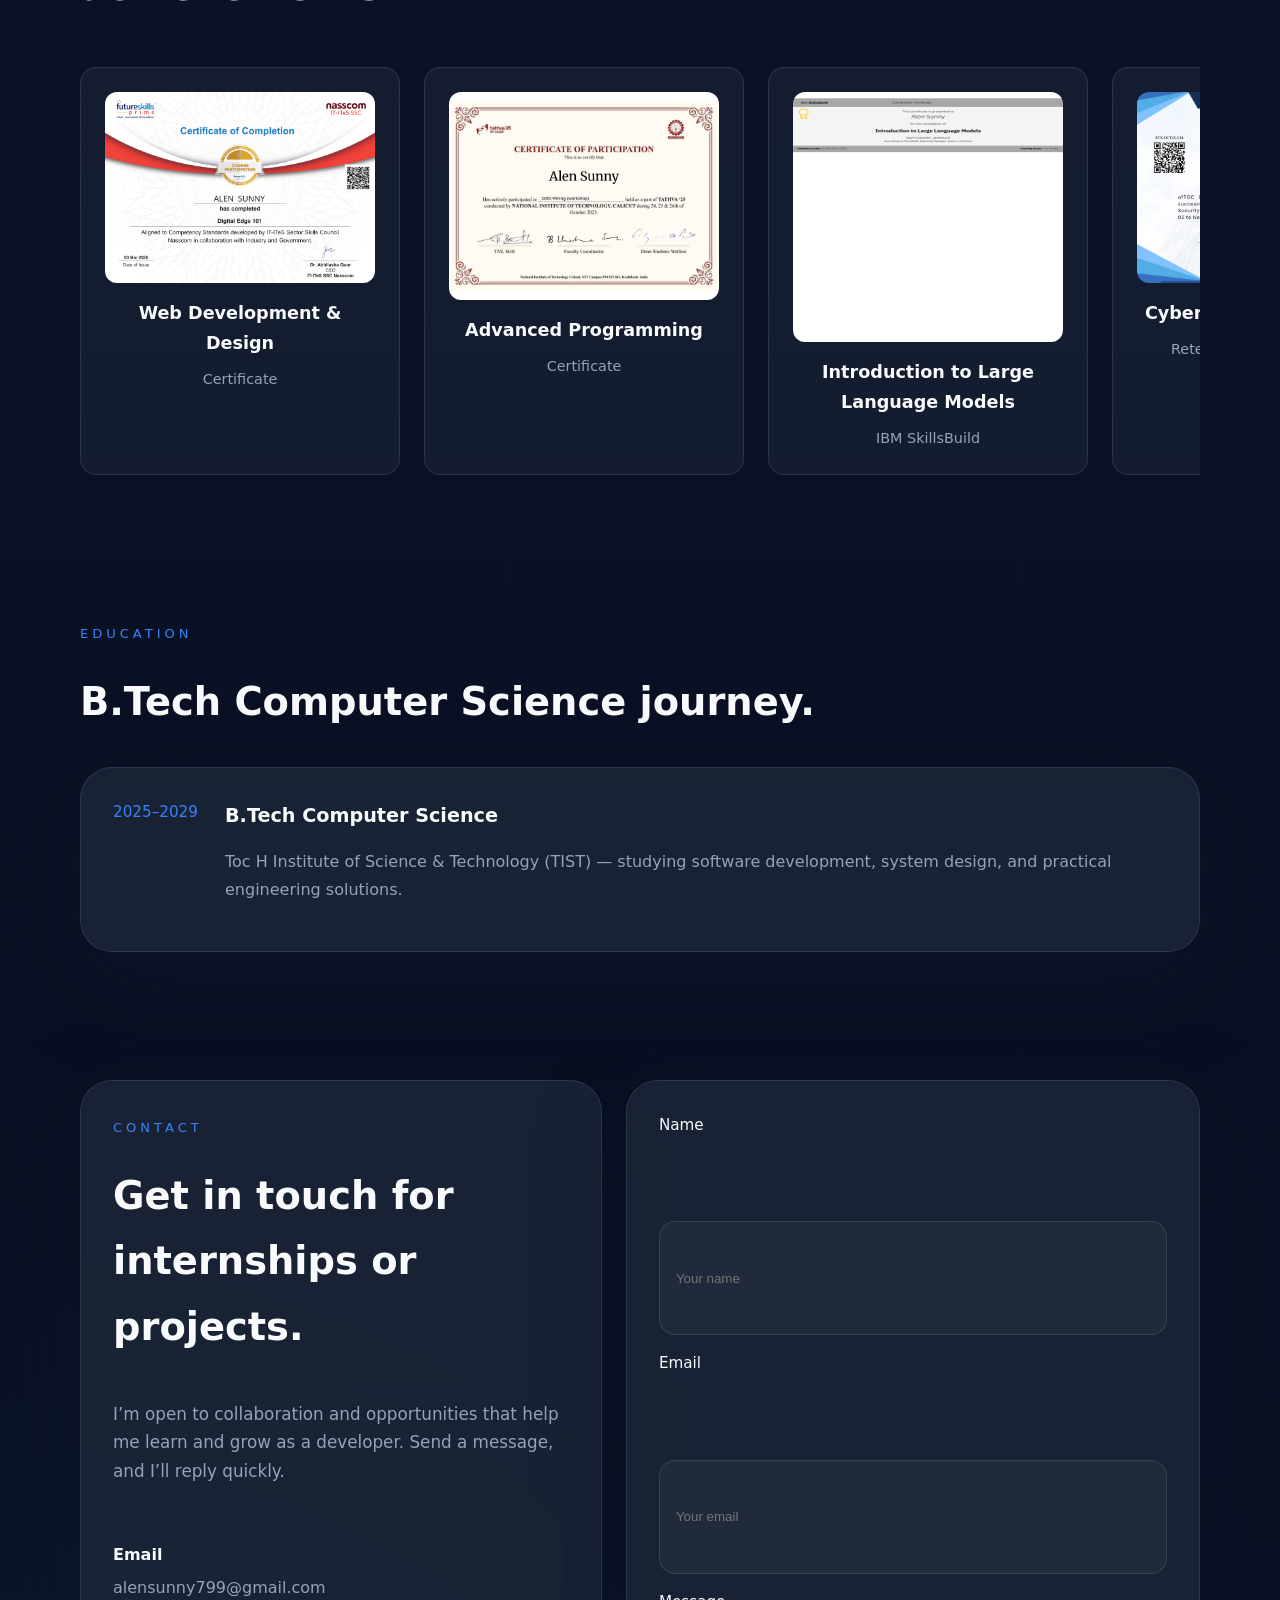
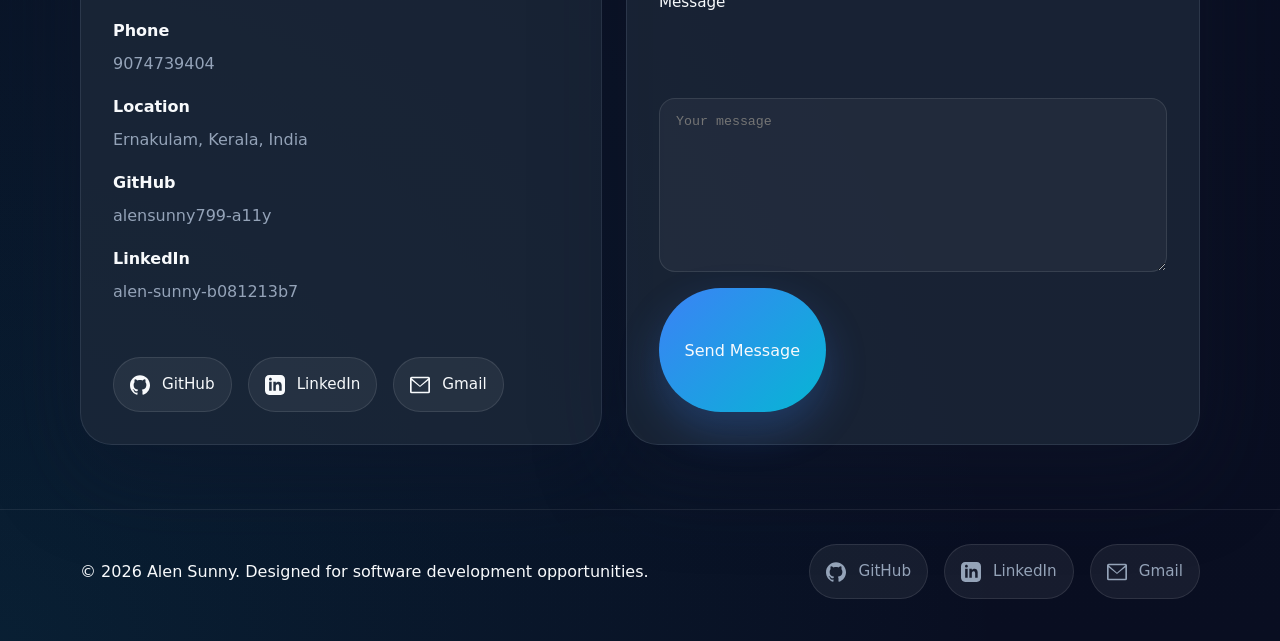
==== commit a0ce5f80: "Convert projects layout to a horizontal carousel with wide cards" ====
--- a/index.html
+++ b/index.html
@@ -129,7 +129,7 @@
           <p class="eyebrow">Projects</p>
           <h2>Selected projects that showcase practical thinking.</h2>
         </div>
-        <div class="project-grid">
+        <div class="project-carousel">
           <article class="project-card glass-panel">
             <div class="project-header">
               <div class="project-icon">⚡</div>
--- a/styles.css
+++ b/styles.css
@@ -275,7 +275,6 @@
 }
 
 .skill-grid,
-.project-grid,
 .journey-grid,
 .contact-inner {
   display: grid;
@@ -312,9 +311,7 @@
   color: var(--muted);
 }
 
-.project-grid {
-  grid-template-columns: repeat(auto-fit, minmax(280px, 1fr));
-}
+/* Replaced by project-carousel styles */
 
 .project-card {
   display: grid;
@@ -543,11 +540,49 @@
   }
 }
 
+/* Project Carousel Styles */
+.project-carousel {
+  display: flex;
+  gap: 1.5rem;
+  overflow-x: auto;
+  padding: 1rem 0 2rem;
+  scroll-behavior: smooth;
+  -webkit-overflow-scrolling: touch;
+}
+
+.project-carousel::-webkit-scrollbar {
+  height: 8px;
+}
+
+.project-carousel::-webkit-scrollbar-track {
+  background: rgba(59, 130, 246, 0.1);
+  border-radius: 10px;
+}
+
+.project-carousel::-webkit-scrollbar-thumb {
+  background: linear-gradient(135deg, #3B82F6, #06B6D4);
+  border-radius: 10px;
+}
+
+.project-carousel::-webkit-scrollbar-thumb:hover {
+  background: linear-gradient(135deg, #06B6D4, #3B82F6);
+}
+
+.project-carousel .project-card {
+  flex: 0 0 auto;
+  width: 540px;
+}
+
+@media (max-width: 768px) {
+  .project-carousel .project-card {
+    width: 300px;
+  }
+}
+
 @media (max-width: 1024px) {
   .hero-inner,
   .contact-inner,
   .skill-grid,
-  .project-grid,
   .journey-grid {
     grid-template-columns: 1fr;
   }
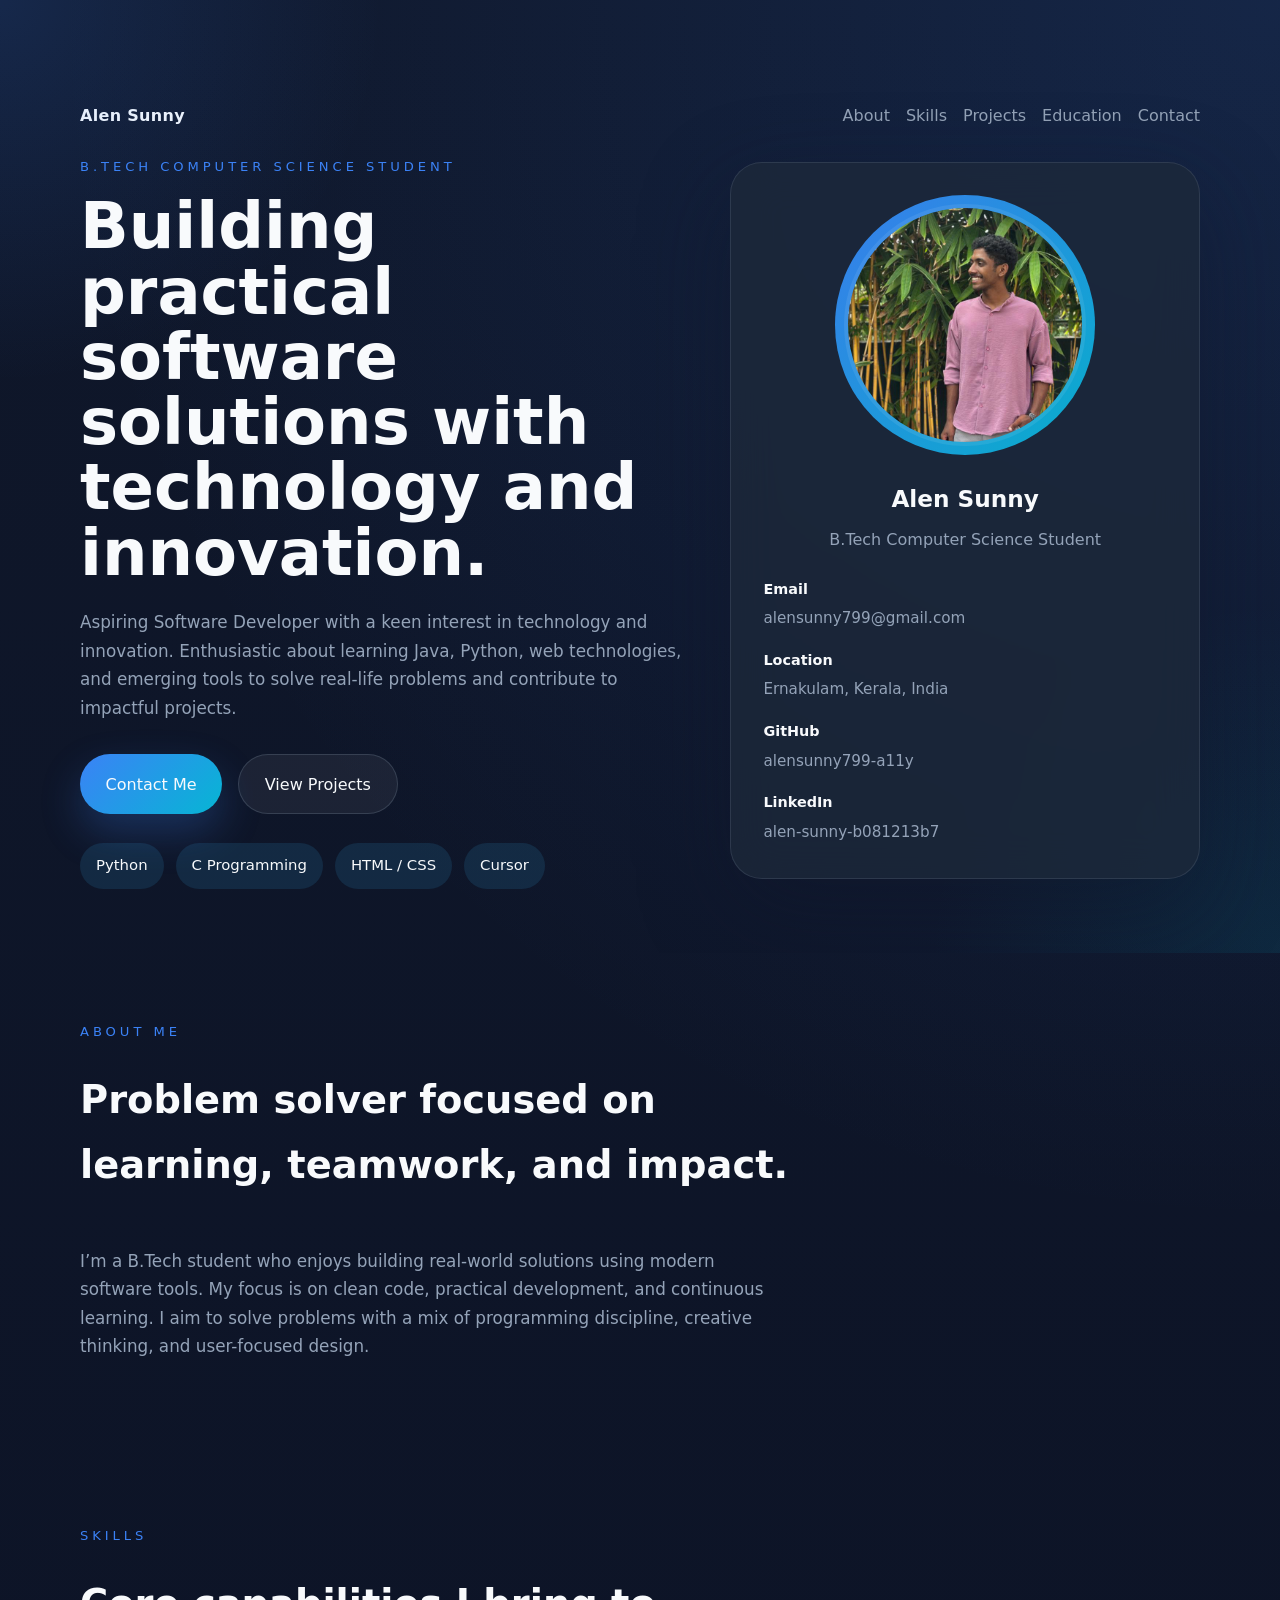
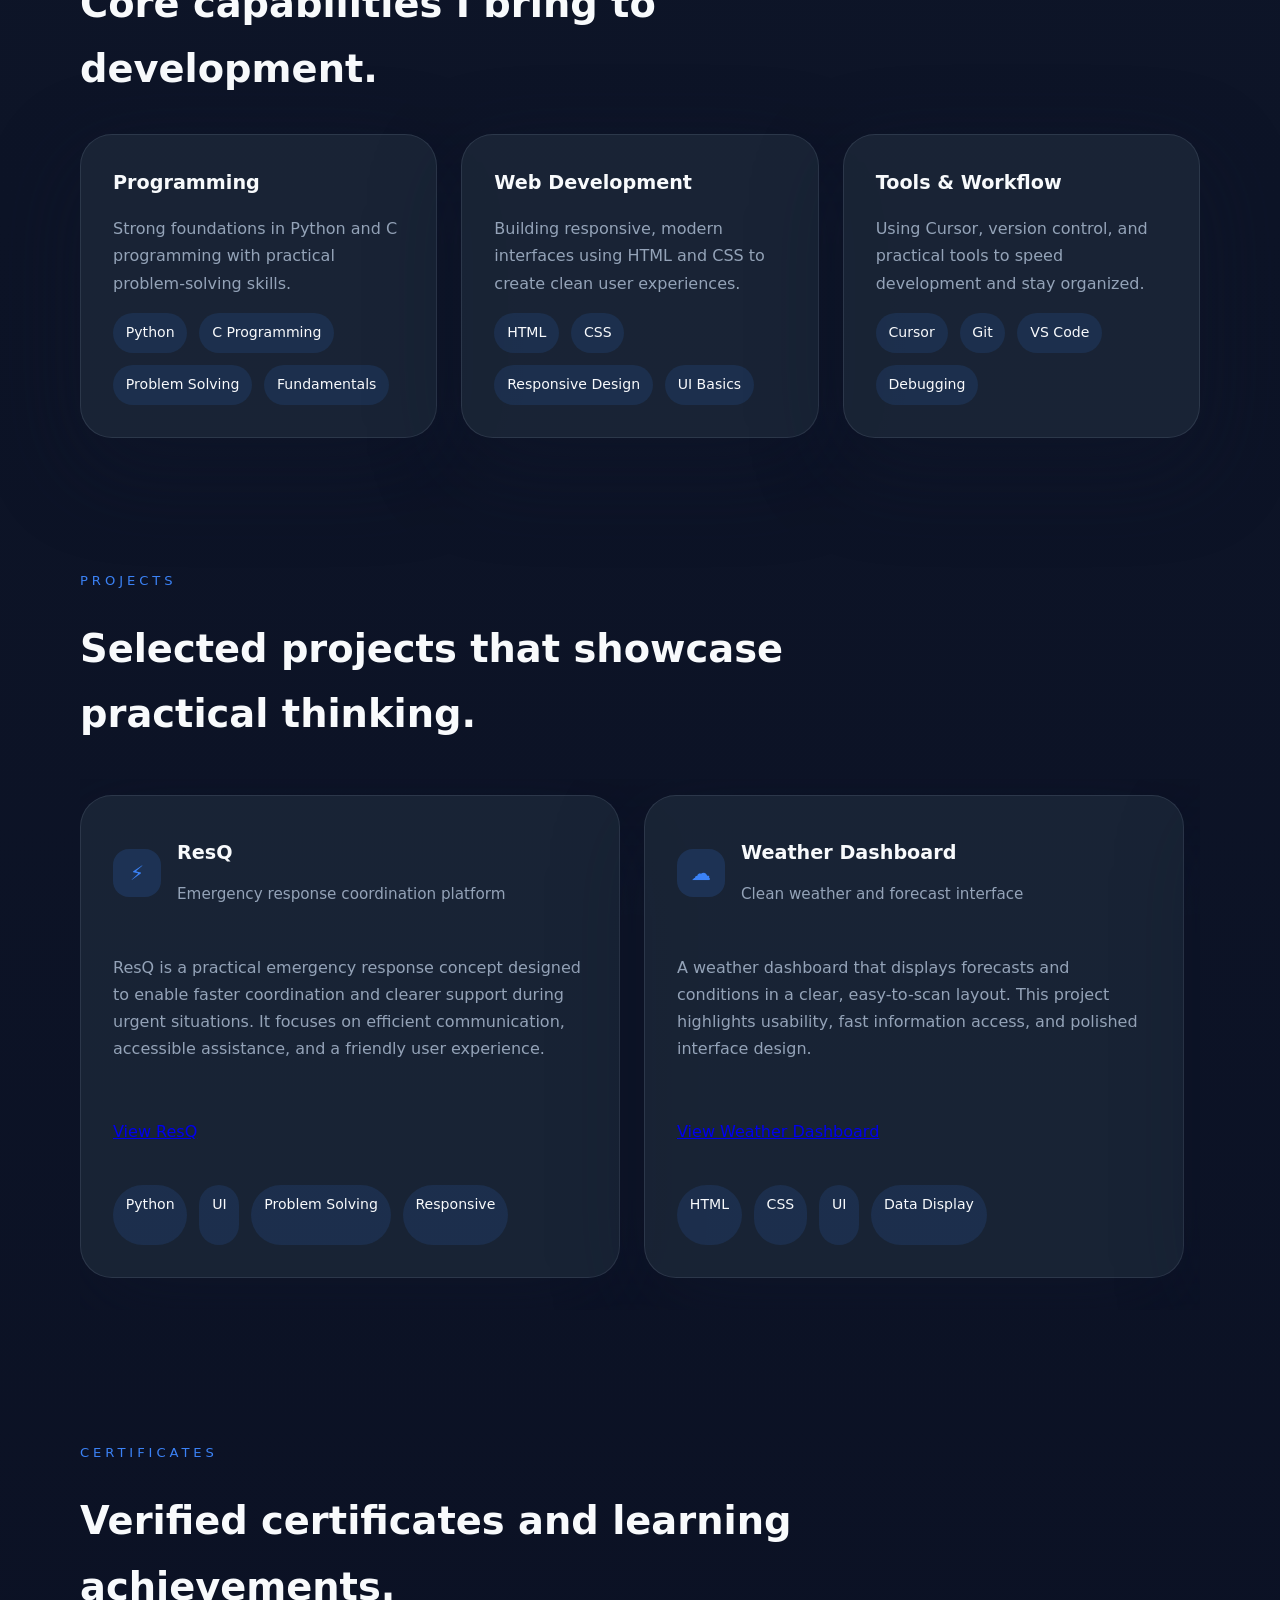
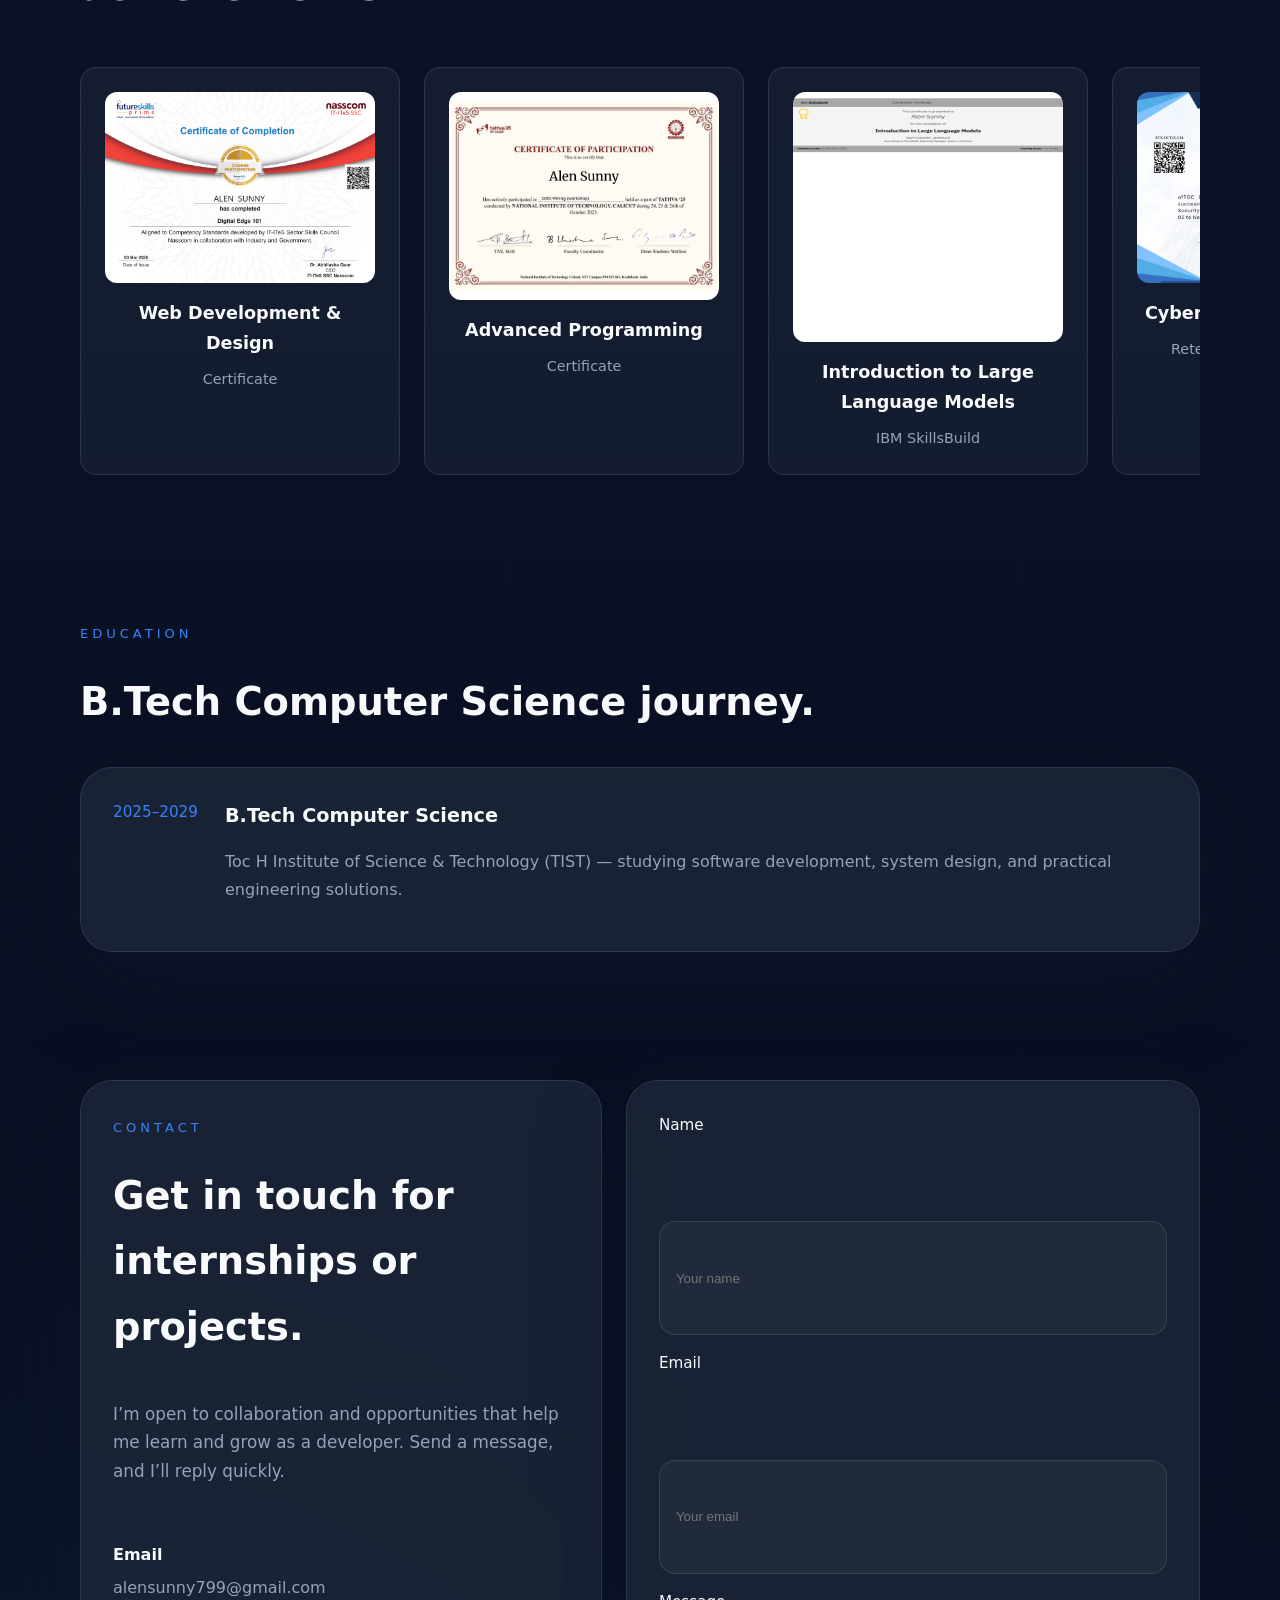
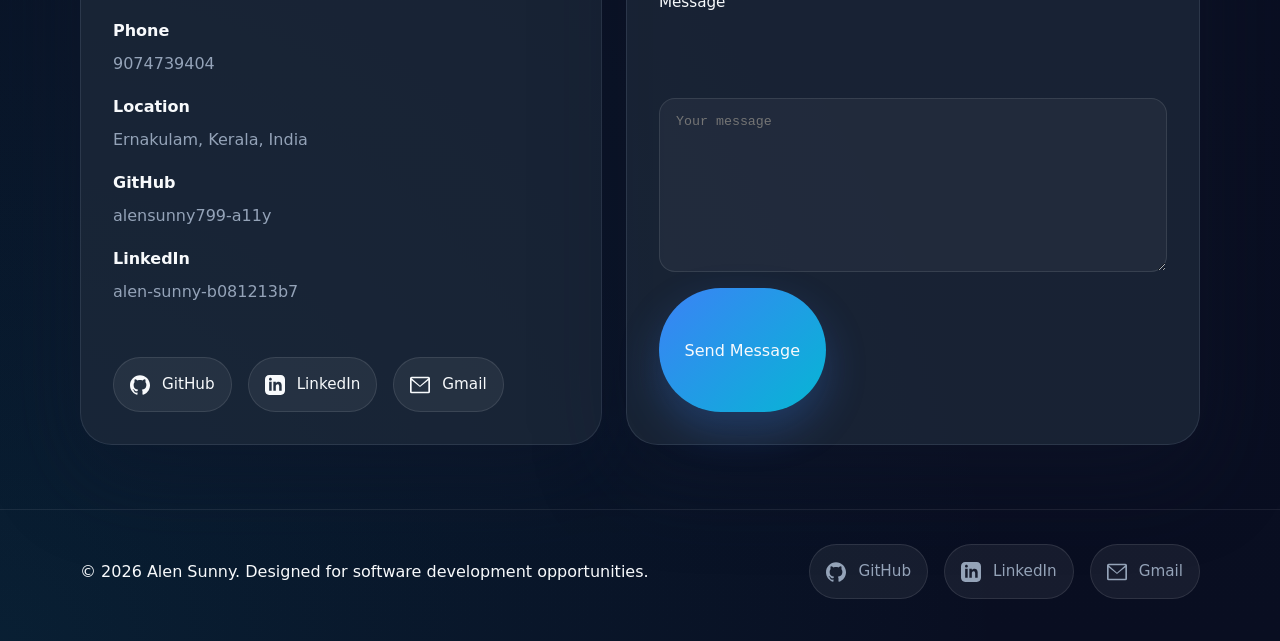
==== commit 70b532a8: "Add ResQ project link" ====
--- a/index.html
+++ b/index.html
@@ -141,6 +141,7 @@
             <p>
               ResQ is a practical emergency response concept designed to enable faster coordination and clearer support during urgent situations. It focuses on efficient communication, accessible assistance, and a friendly user experience.
             </p>
+            <a class="project-link" href="https://oyaskoo.github.io/ResQ/" target="_blank" rel="noreferrer">View ResQ</a>
             <div class="project-tags">
               <span>Python</span>
               <span>UI</span>
@@ -180,7 +181,7 @@
             <p>
               Atom Explorer is an interactive, browser-based 3D atomic structure explorer and simulator. It leverages Three.js to render real-time, interactive models of atoms, and MediaPipe Hands to enable touchless, physical gesture control (zoom, rotate, translate) via the user's webcam.
             </p>
-            <a class="project-link" href="https://github.com/severus-13/atom-explorer" target="_blank" rel="noreferrer">View on GitHub</a>
+            <a class="project-link" href="https://severus-13.github.io/atom-explorer/" target="_blank" rel="noreferrer">View Atom Explorer</a>
             <div class="project-tags">
               <span>Three.js</span>
               <span>MediaPipe</span>
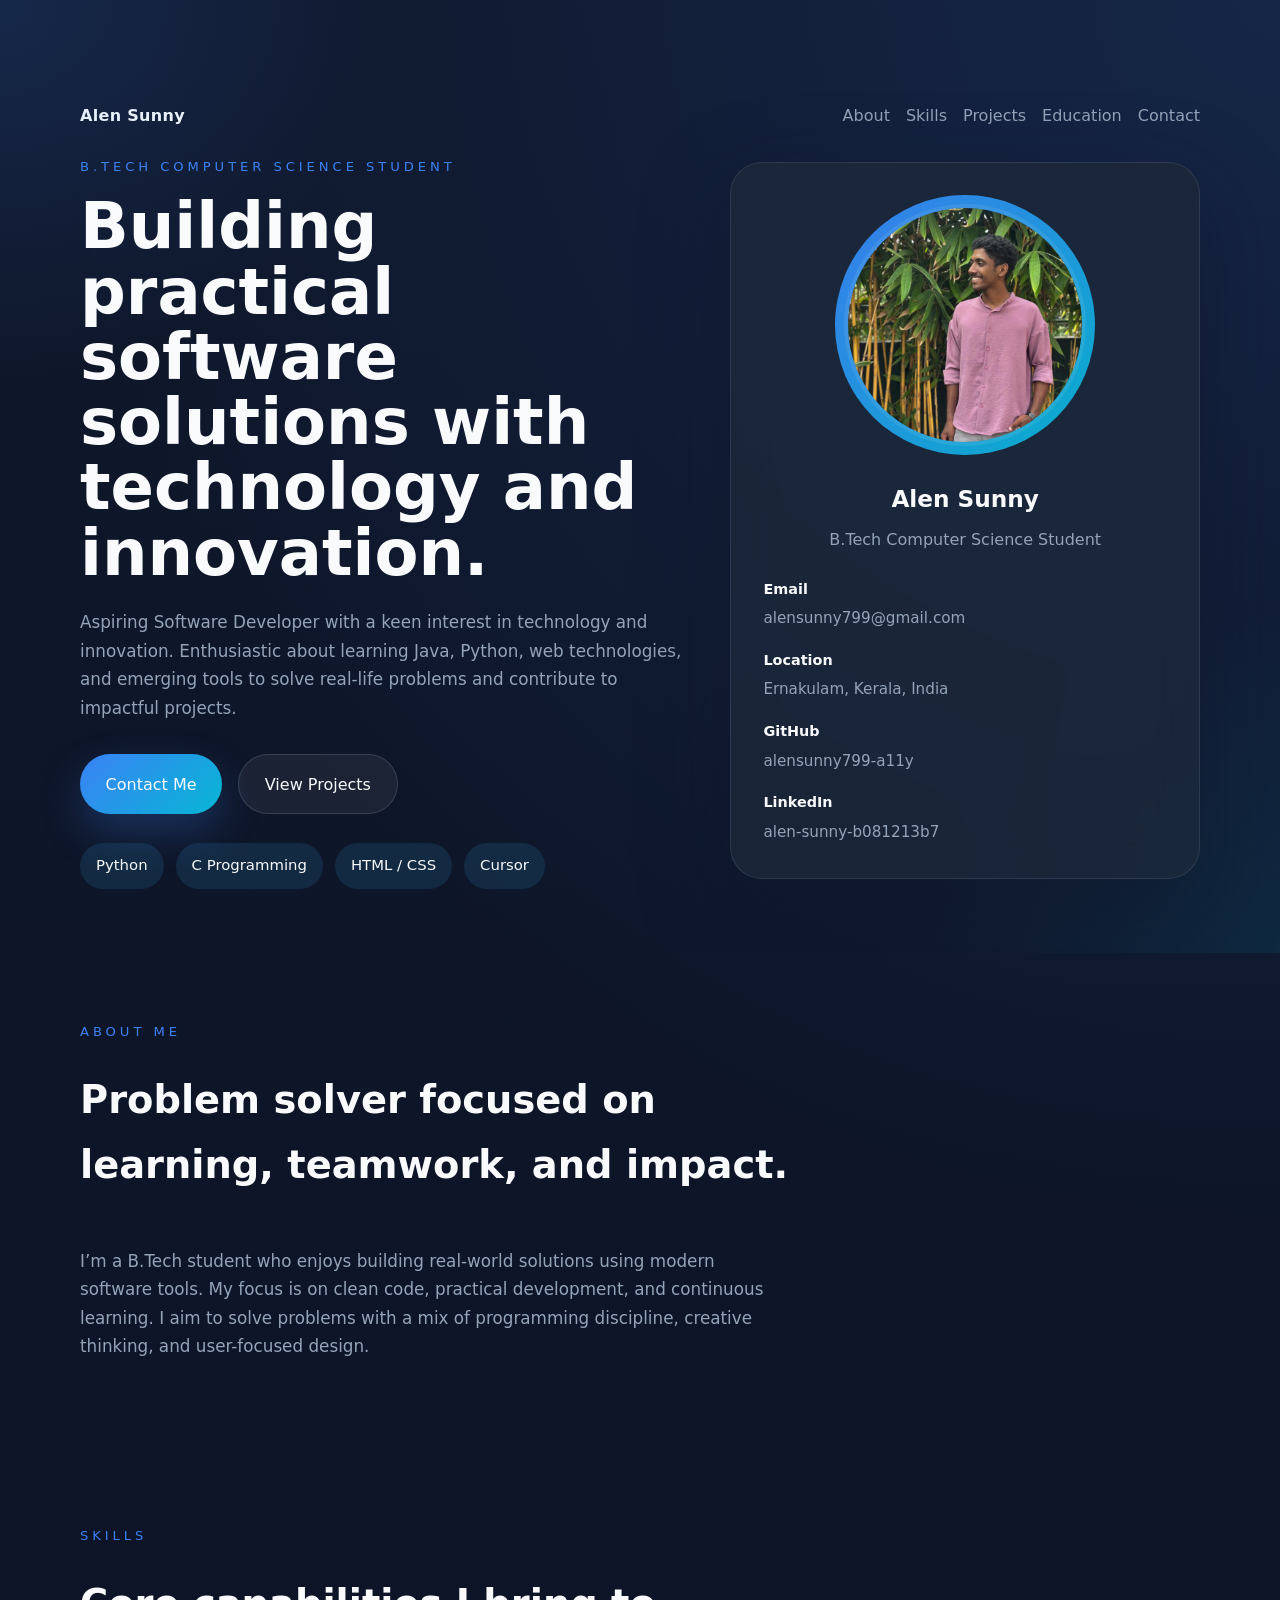
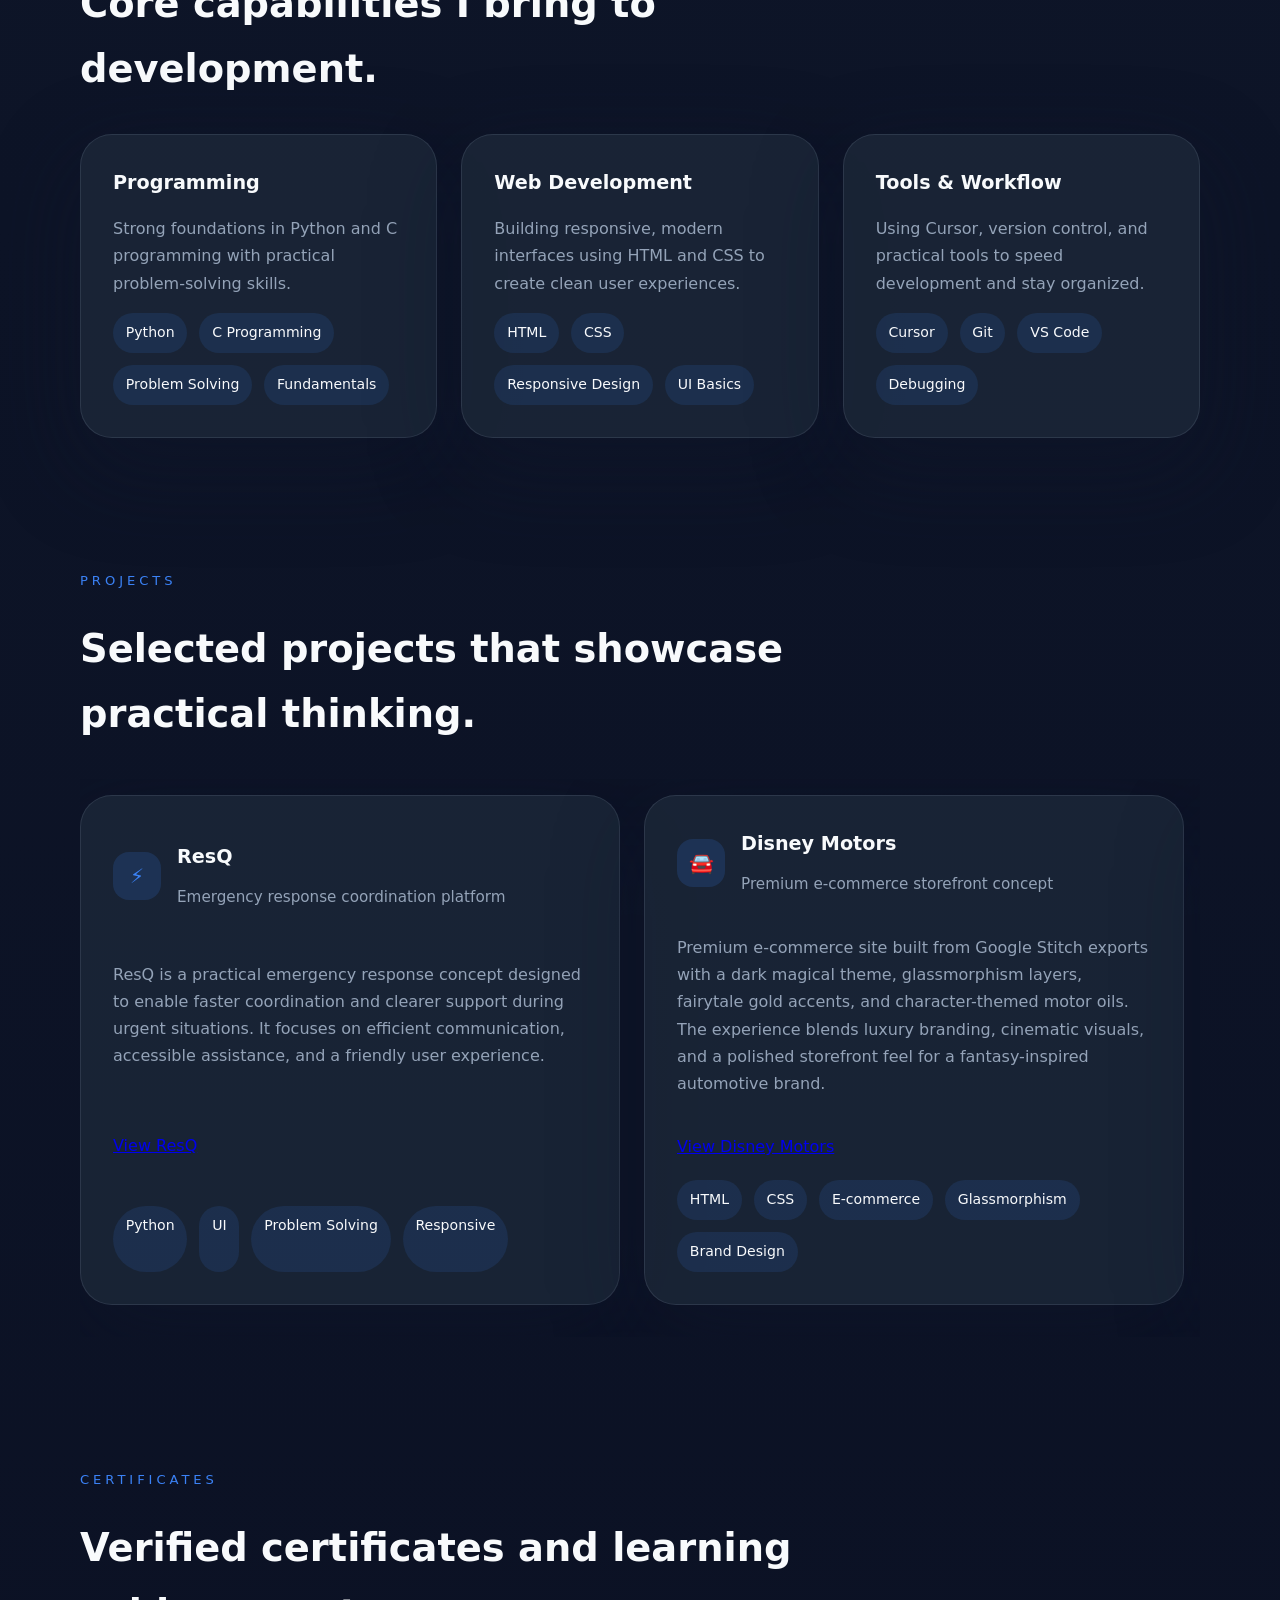
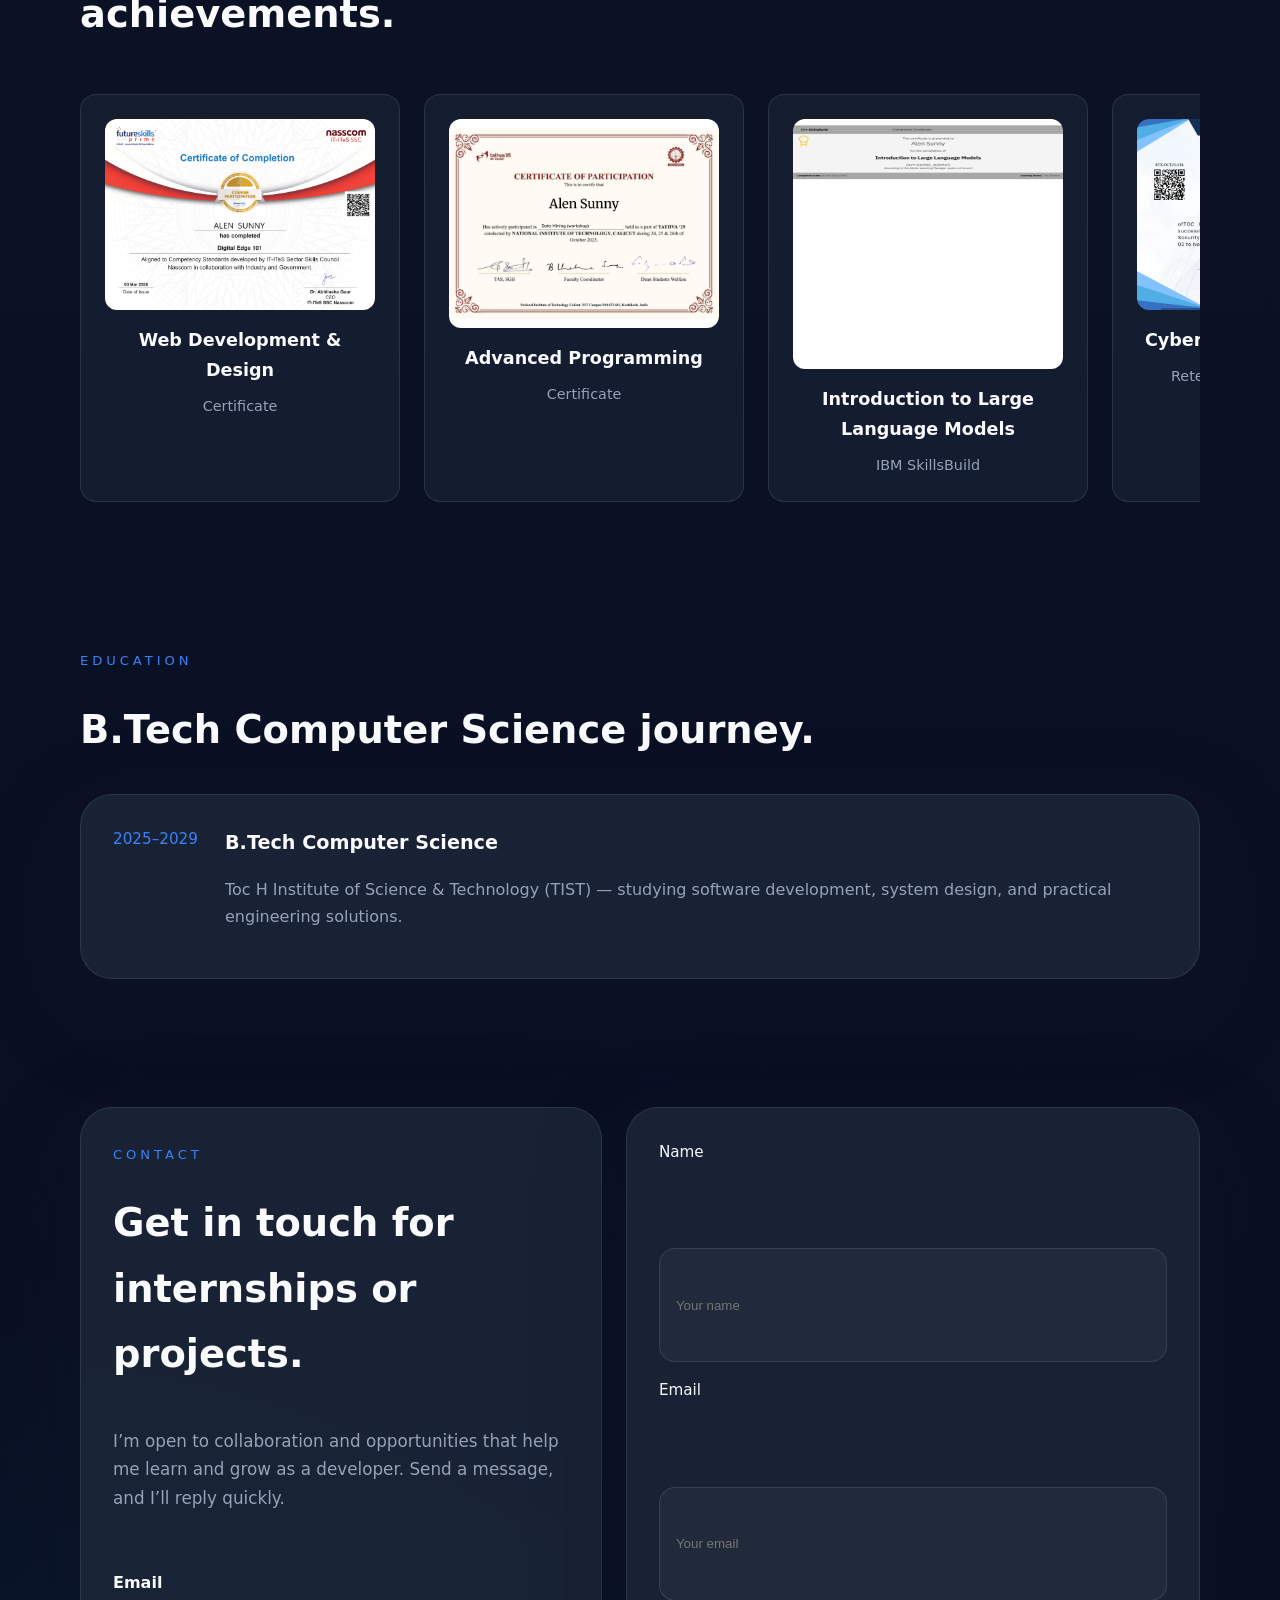
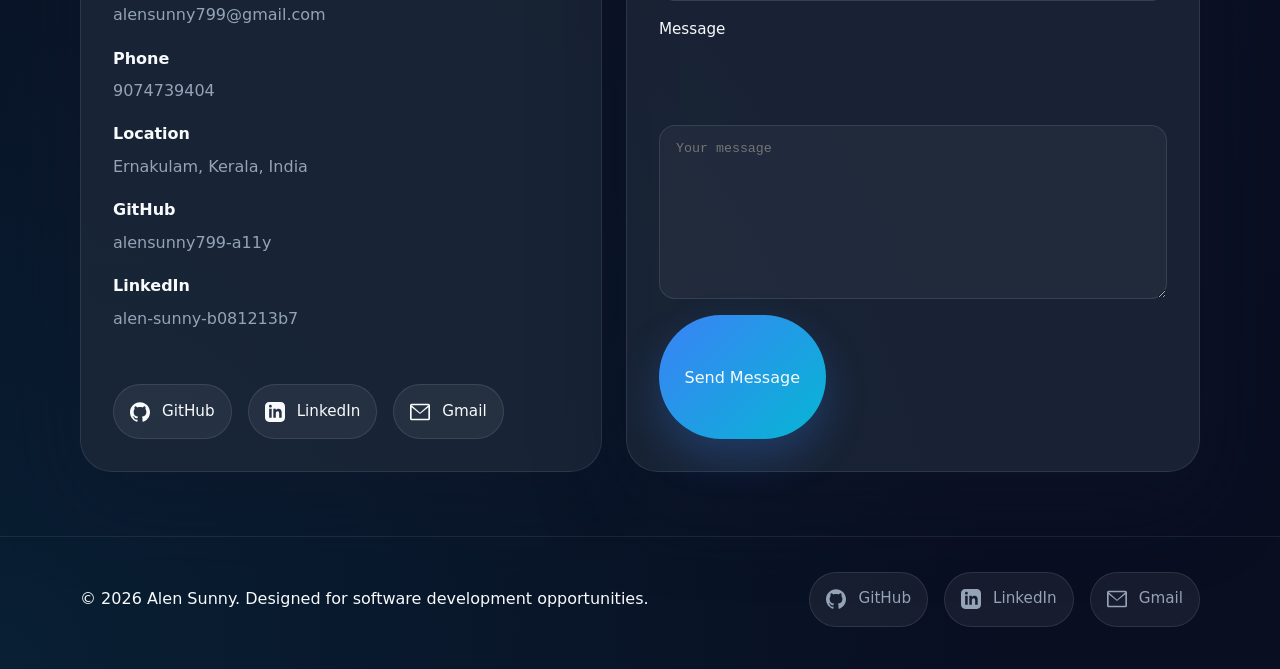
==== commit d22a1d5f: "Update Disney Motors project description" ====
--- a/index.html
+++ b/index.html
@@ -147,6 +147,27 @@
               <span>UI</span>
               <span>Problem Solving</span>
               <span>Responsive</span>
+            </div>
+          </article>
+
+          <article class="project-card glass-panel">
+            <div class="project-header">
+              <div class="project-icon">🚘</div>
+              <div>
+                <h3>Disney Motors</h3>
+                <p class="project-meta">Premium e-commerce storefront concept</p>
+              </div>
+            </div>
+            <p>
+              Premium e-commerce site built from Google Stitch exports with a dark magical theme, glassmorphism layers, fairytale gold accents, and character-themed motor oils. The experience blends luxury branding, cinematic visuals, and a polished storefront feel for a fantasy-inspired automotive brand.
+            </p>
+            <a class="project-link" href="https://github.com/alensunny799-a11y/disney-motors" target="_blank" rel="noreferrer">View Disney Motors</a>
+            <div class="project-tags">
+              <span>HTML</span>
+              <span>CSS</span>
+              <span>E-commerce</span>
+              <span>Glassmorphism</span>
+              <span>Brand Design</span>
             </div>
           </article>
 
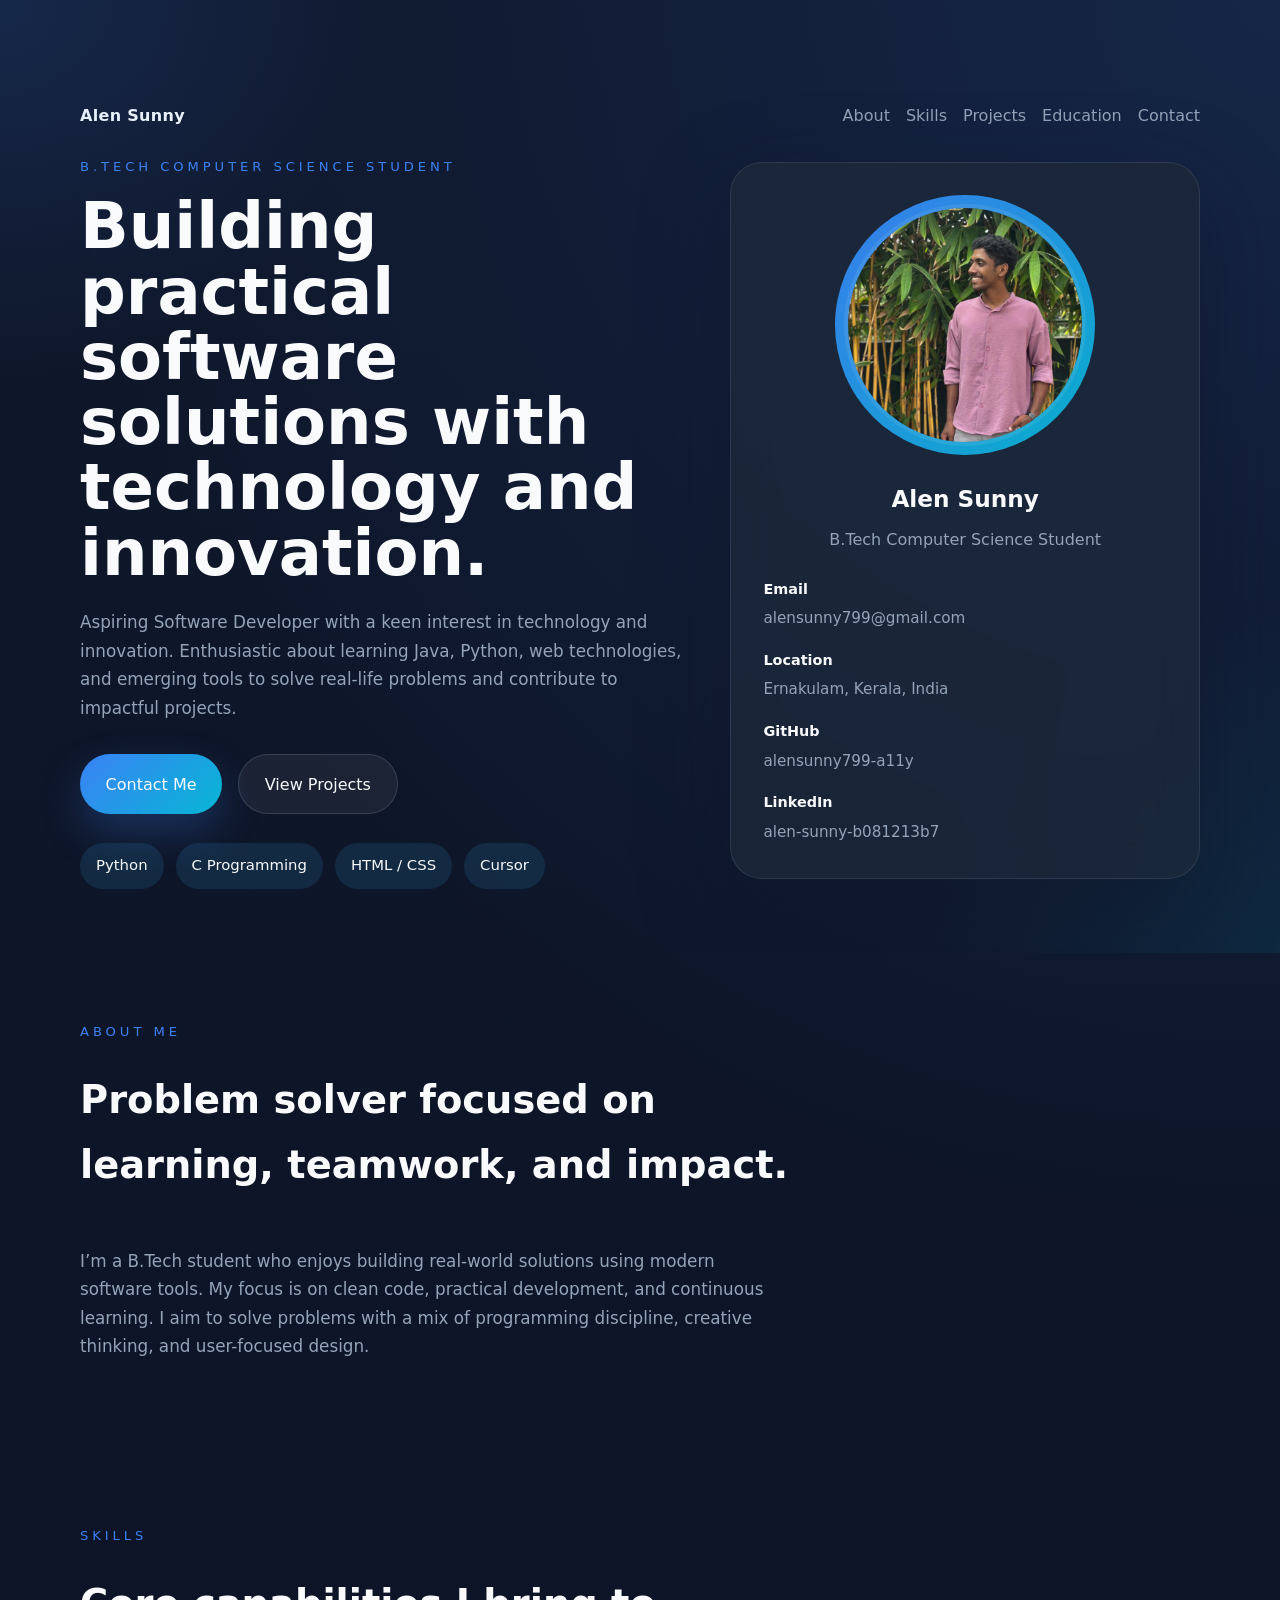
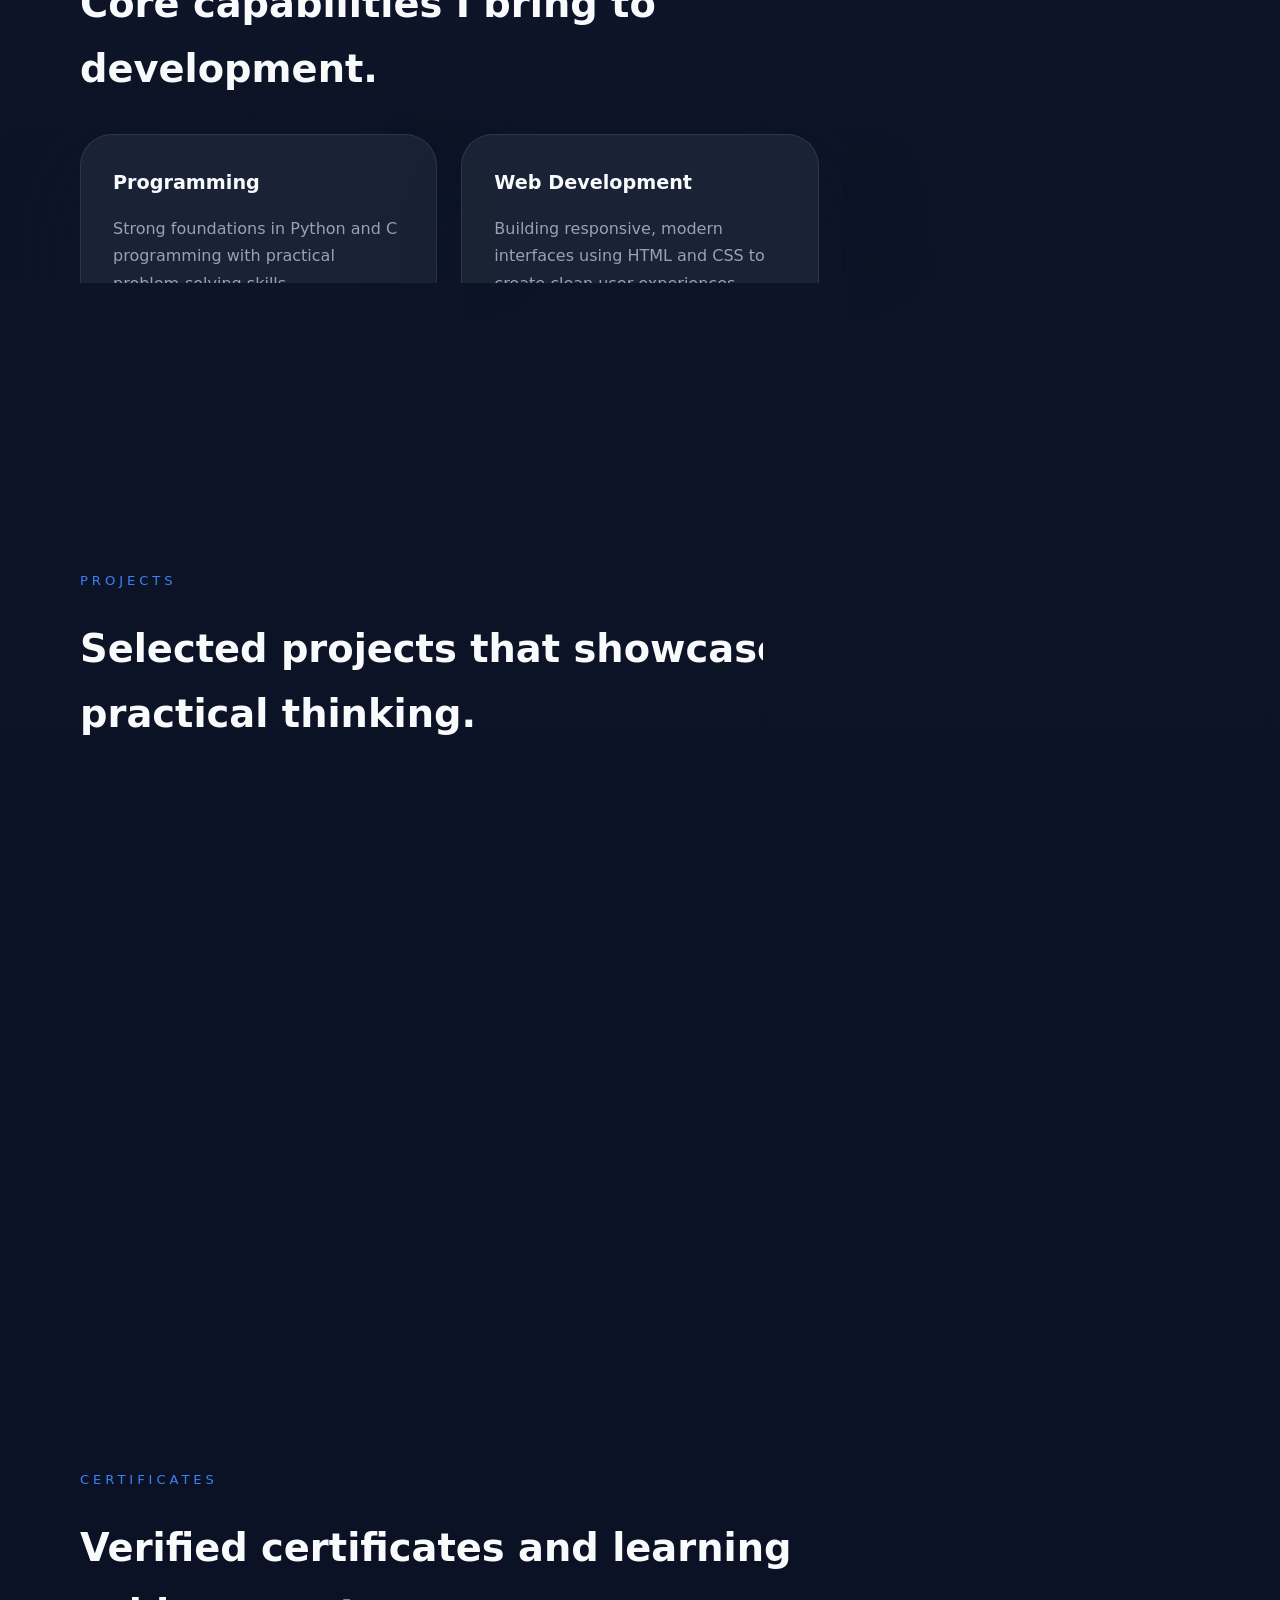
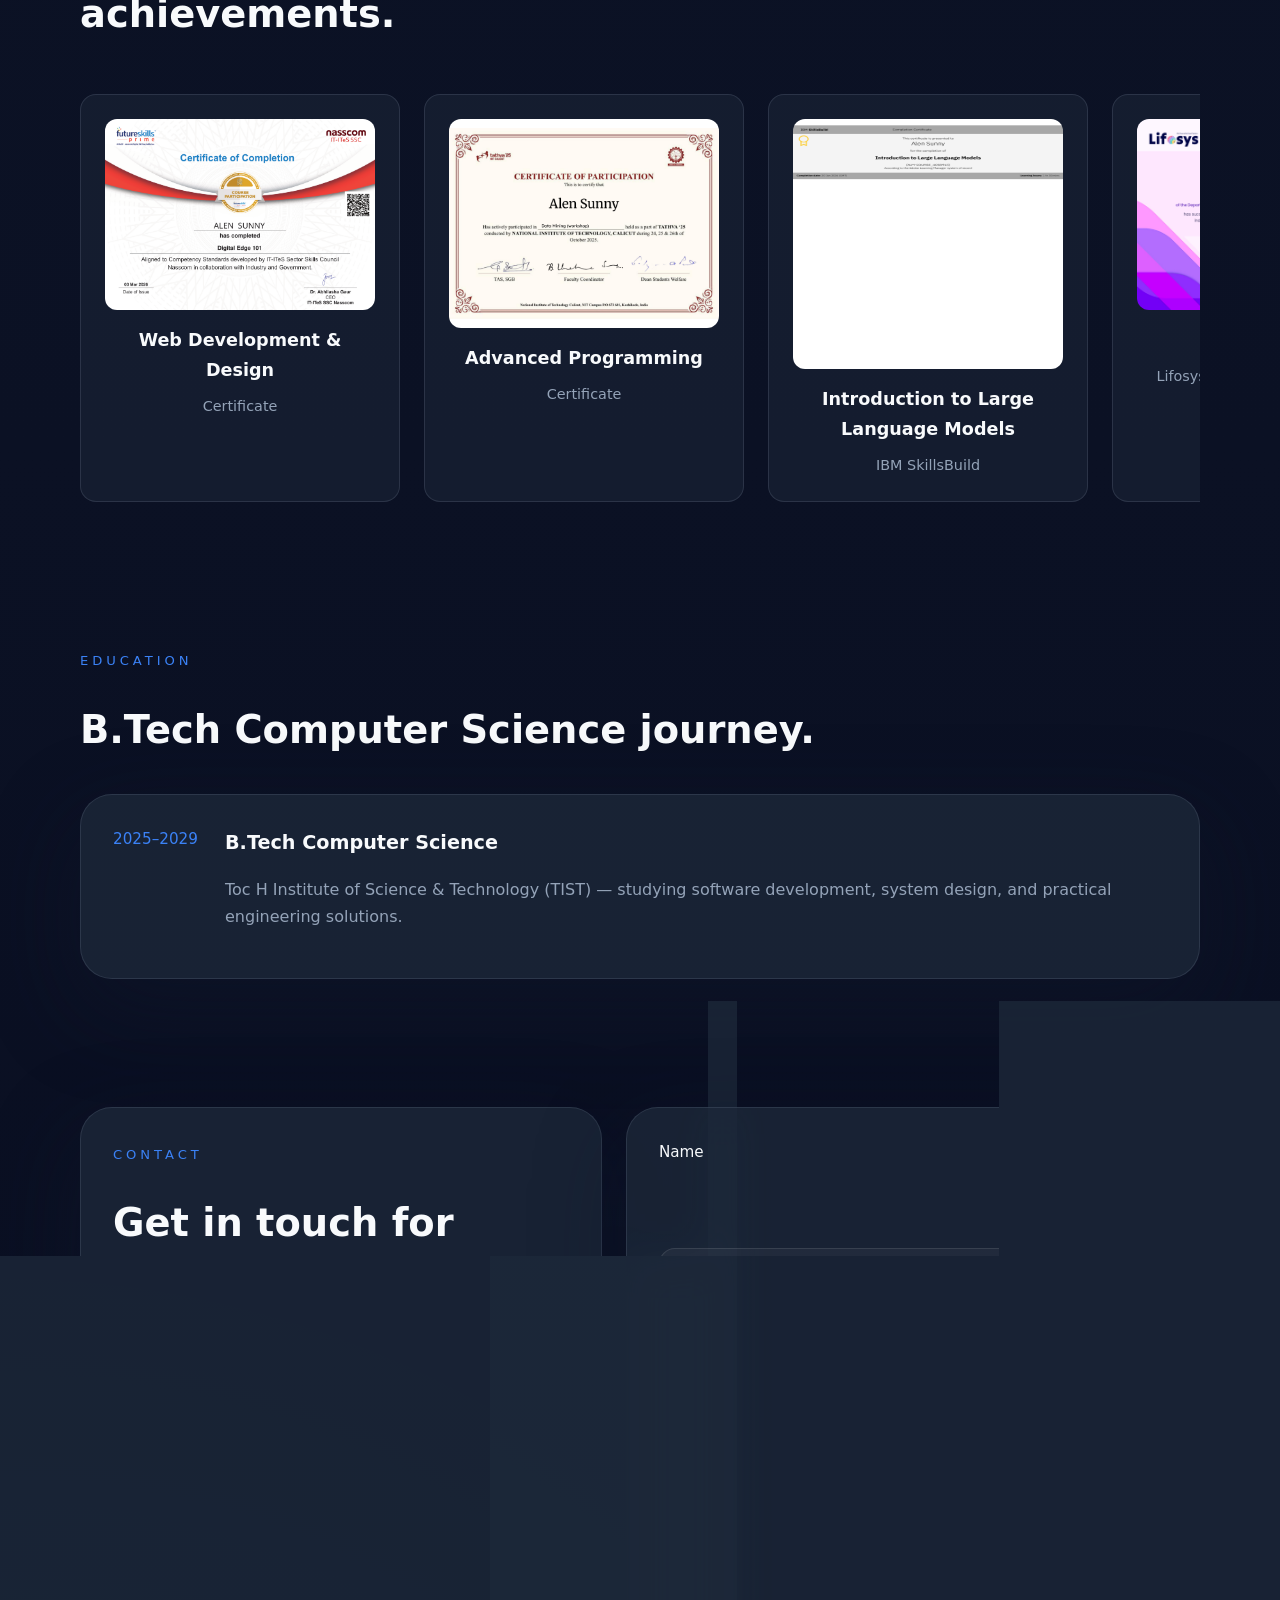
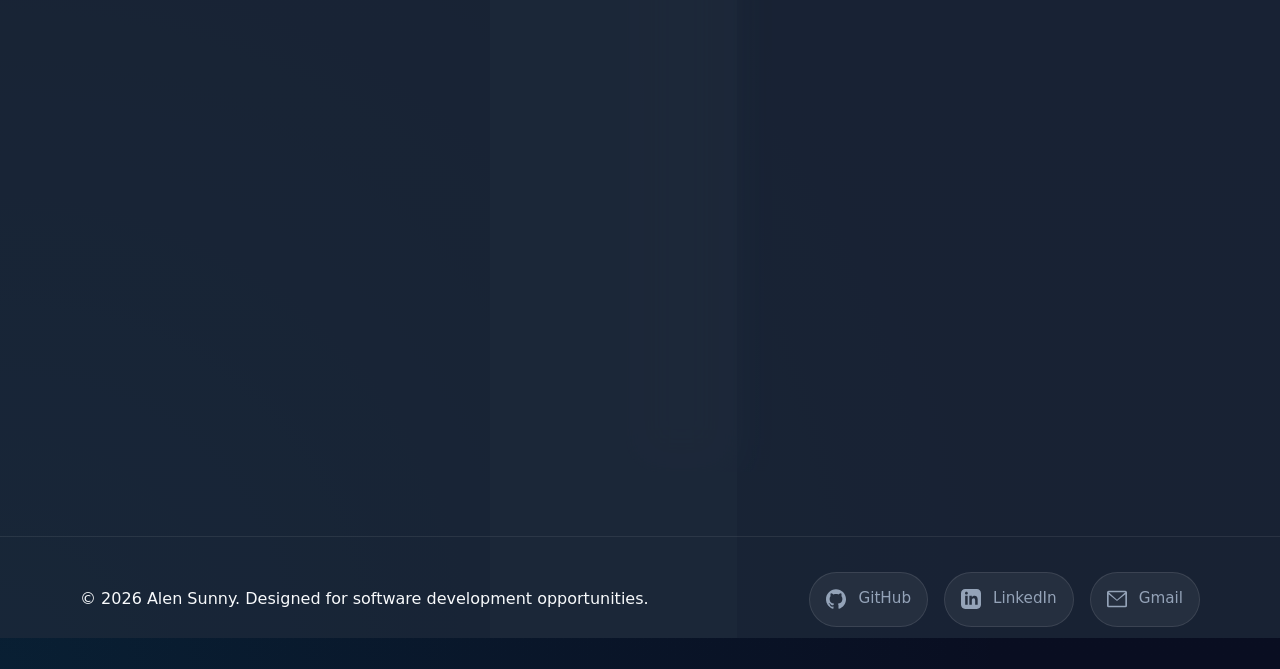
==== commit 625d23b5: "Add new AI internship certificate" ====
--- a/index.html
+++ b/index.html
@@ -161,7 +161,7 @@
             <p>
               Premium e-commerce site built from Google Stitch exports with a dark magical theme, glassmorphism layers, fairytale gold accents, and character-themed motor oils. The experience blends luxury branding, cinematic visuals, and a polished storefront feel for a fantasy-inspired automotive brand.
             </p>
-            <a class="project-link" href="https://github.com/alensunny799-a11y/disney-motors" target="_blank" rel="noreferrer">View Disney Motors</a>
+            <a class="project-link" href="https://alensunny799-a11y.github.io/Disney-Motor/" target="_blank" rel="noreferrer">View Disney Motors</a>
             <div class="project-tags">
               <span>HTML</span>
               <span>CSS</span>
@@ -236,6 +236,11 @@
             <img src="IBM_LLM_Certificate_page_1.png" alt="Introduction to Large Language Models" class="cert-image" onclick="window.open(this.src, '_blank')" style="cursor: pointer;" />
             <h3>Introduction to Large Language Models</h3>
             <p>IBM SkillsBuild</p>
+          </article>
+          <article class="cert-card">
+            <img src="1000086305.png" alt="AI Internship Certificate" class="cert-image" onclick="window.open(this.src, '_blank')" style="cursor: pointer;" />
+            <h3>AI Internship</h3>
+            <p>Lifosys Digital Systems &amp; AIILab</p>
           </article>
           <article class="cert-card">
             <img src="WhatsApp Image 2026-06-11 at 12.05.39 PM.jpeg" alt="Cyber Security Internship" class="cert-image" onclick="window.open(this.src, '_blank')" style="cursor: pointer;" />
